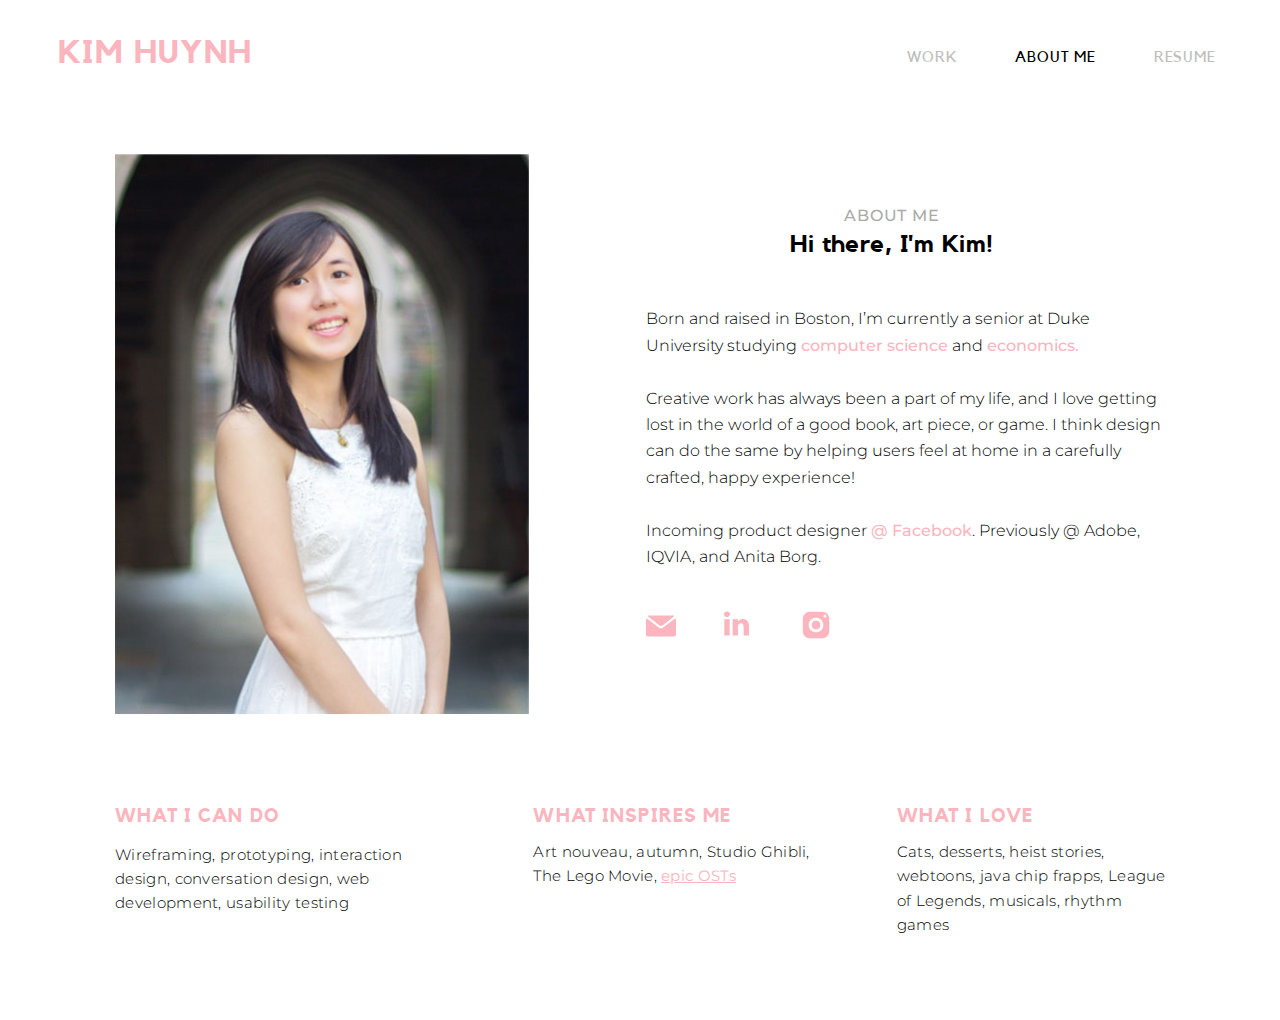
==== index.html @ 1a0d89d1 "update" ====
<!doctype html>

<html lang="en">
<head>
	<meta charset="utf-8">
	<meta name="viewport" content="width=device-width, initial-scale=1.0">

	<title>Kim Huynh - About Me</title>

	<link rel="stylesheet" href="aboutme-style.css">

	<link href="https://fonts.googleapis.com/css?family=Montserrat:300,400,500,600,700" rel="stylesheet">

	<link rel="shortcut icon" type="image/x-icon" href="favicon.ico">

</head>

<body>

			<div class="navigation">
								<div class="float">
					<div class="nav-button"><a id="non-select" href="http://www.kimhuynh.net/#work">Work</a></div>
				</div>
				<div class="float">
					<div class="nav-button"><a href="http://www.kimhuynh.net/about-me/">About Me</a></div>
				</div>

				<div class="float">
					<div class="nav-button"><a id="non-select" class="last-nav" href="https://goo.gl/7mjuQz" target="_blank">Resume</a></div>
				</div>

			</div>

	<div class="logo">
		<a href="http://www.kimhuynh.net">Kim Huynh</a> 
	</div>

	<div class="row">
		<div class="column-1">
			<div class="about fadein">
				<img  src="images/me.jpg" alt="Me">
			</div>
		</div>
		<div class="column-2 fadein">
			<div class="subtitle">about me</div>
			<div class="title">Hi there, I'm Kim!</div>
			<div class="text">
				Born and raised in Boston, I’m currently a senior at Duke University studying <span>computer science</span> and <span>economics.</span> <br/><br/>

				Creative work has always been a part of my life, and I love getting lost in the world of a good book, art piece, or game. I think design can do the same by helping users feel at home in a carefully crafted, happy experience!<br/><br/>
				Incoming product designer <span>@ Facebook</span>. Previously @ Adobe, IQVIA, and Anita Borg. 
			</div>
			<div class="image-row">
				<div class="image-column float">
					<a href="mailto:kimberly.b.huynh@gmail.com"><img src="images/email.svg"></a>
				</div>
				<div class="image-column float" >
					<a href="https://www.linkedin.com/in/kimberly-b-huynh/"><img id="linkedin" src="images/linkedin.svg"></a>
				</div>
				<div class="image-column float">
					<a href="https://instagram.com/kimhwins"><img id="instagram" src="images/instagram.png"></a>
				</div>
<!-- 				<div class="see-more">See more</div> -->

			</div>
		</div>
	</div>

	<div class="row-2 fadein">
		<div class="row-2-column">
			<div class="trivia-title">What I can do</div>
			<div class="trivia-description">Wireframing, prototyping, interaction design, conversation design, web development, usability testing </div>
		</div>
		<div class="row-2-column" id="inspiration">
			<div class="trivia-title">What inspires me</div>
			<div class="trivia-description">Art nouveau, autumn, Studio Ghibli, The Lego Movie, <a href="https://www.youtube.com/watch?v=wg9jows9Yfo">epic OSTs</a></div>
		</div>
		<div class="row-2-column" id="inspiration">
			<div class="trivia-title">What I love</div>
			<div class="trivia-description">Cats, desserts, heist stories, webtoons, java chip frapps, League of Legends, musicals, rhythm games</div>
		</div>
	</div>

	</body>
	</html>
---- aboutme-style.css ----
* {
	box-sizing: border-box;
	scroll-behavior: smooth;
}

body {
	padding: 0 0 5% 0;
	margin: 0;
}

@keyframes fadeIn {
    0% {
        opacity: 0;
        transform: translateY(-20px);
    }
    100% {
        opacity: 1;
        transform: translateY(0);
    }
}

@font-face {
    font-family: "Kollektif";
    src: url("fonts/Kollektif.ttf");
    src: url("fonts/kollektif-webfont.svg") format("svg"),
    url("fonts/kollektif-webfont.eot") format("eot");
}

@font-face {
    font-family: "Kollektif-Bold";
    src: url("/fonts/Kollektif-Bold.ttf");
    src: url('fonts/kollektif-bold-webfont.woff2') format('woff2'),
         url('fonts/kollektif-bold-webfont.woff') format('woff'),
         url("/fonts/kollektif-bold-webfont.svg") format("svg"),
    	 url("/fonts/kollektif-bold-webfont.eot") format("eot");
}

.subtitle{
	font-weight: 500;
	font-family: 'Montserrat', sans-serif;
	font-size: 12pt;
	text-align: center;
	text-transform: uppercase;
	letter-spacing: 0.05em;
	color: #aaa;
}

.title{
	font-family: 'Kollektif-Bold', sans-serif;
	font-size: 18pt;
	text-align: center;
	margin-top: 1.5%;
	letter-spacing: 0.02em;
}

.fadein{
    animation-name: fadeIn;
    animation-duration: 1.5s;
    animation-fill-mode: both;
}

.logo{
	position:absolute;
	top: 0;
	left: 0;
	margin: 3% 4.5%;
	text-transform: uppercase;
	letter-spacing: 0.05em;
	font-size: 3.5vh;
	color: #FAB5BE;
	font-family: 'Kollektif-Bold', sans-serif;
	z-index: 3;
}

.logo a{
	color: #FAB5BE;
	text-decoration: none;
}

.navigation{
	position: absolute;
	top: 0;
	right: 0;
	display: flex;
	margin: 3.75% 4.5%;
	z-index: 3;
}

.navigation a{
	font-family: 'Kollektif', sans-serif;
	color: #000;
	font-size: 11pt;
	text-decoration: none;
	letter-spacing: 0.06em;
	margin: 0 0.5vw 0 4vw;
	text-transform: uppercase;
	font-weight: 500;
}

#non-select{
	color: #bebebe;
}

.last-nav{
	margin-right: 0.5vw;
}

.float{
	transition: transform 0.5s;
}

.float:hover{
	transform: translate(0, -5px);
}

.about{
  left: 0;
  top: 0;
}

.about img{
	display: inline-block;
  	height: 560px;
}

.row {
	width: 100%;
	display: flex;
	flex-wrap: wrap;
	padding: 12% 9% 6.5% 9%;
}

.column-1{
	width: 48%;
}

.column-2{
	width: 52%;
	padding-top: 5%;
}

.row-2{
	width: 100%;
	display: flex;
	flex-wrap: wrap;
	text-align: left;
	padding: 0.5% 5% 1.5% 9%;
}

.row-2-column{
	width: 33%;
	padding-right: 2.5%;
}

.see-more{
	font-family: 'Montserrat',sans-serif;
	text-transform: uppercase;
	font-weight: 500;
	color: #FAB5BE;
	font-size: 10pt;
	letter-spacing: 0.05em;

}

.trivia-title{
	text-transform: uppercase;
	color: #FAB5BE;
	font-family: 'Kollektif-Bold',sans-serif;
		letter-spacing: 0.06em;
		font-size: 14pt;
}

.trivia-description{
	font-family: 'Montserrat', sans-serif;
	font-weight: 300;
			font-size: 11pt;
	line-height: 1.65em;
	margin-top: 5%;
	letter-spacing: 0.02em;
}

#inspiration{
	padding-left: 5%;
}

.image-row{
	width: 100%;
	display: flex;
	flex-wrap: wrap;
		padding-left: 5%;
		padding-top: 7.5%;
}

.image-row img{
	width: 30px;
	height: auto;

}

.image-column{
	width: 15%;
}

#linkedin {
	width: 25px;
	height: auto;
/*	margin-left: 5%;*/
}

#instagram {
	width: 28px;
	height: auto;
}

.description {
  display: inline-block; 
  text-align: left;
  width: 80%;
}

.text{
	padding-top: 9%;
	font-family: 'Montserrat', sans-serif;
	font-weight: 300;
		font-size: 12pt;
	line-height: 1.65em;
	padding-left: 5%;
}

.text span{
	color: #FAB5BE;
	font-weight: 500;
}

a{
		color: #FAB5BE;
	font-weight: 400;
}




@media (max-width: 785px) {

	.navigation a{
		font-size: 3vh;
	}

	.nav-button {
		transform: scaleY(0.95);
	}
}

@media (max-width: 682px){
	.left{
		position: relative;
		width: 100%;
	}
	.right{
		margin-left: 0;
	}

}
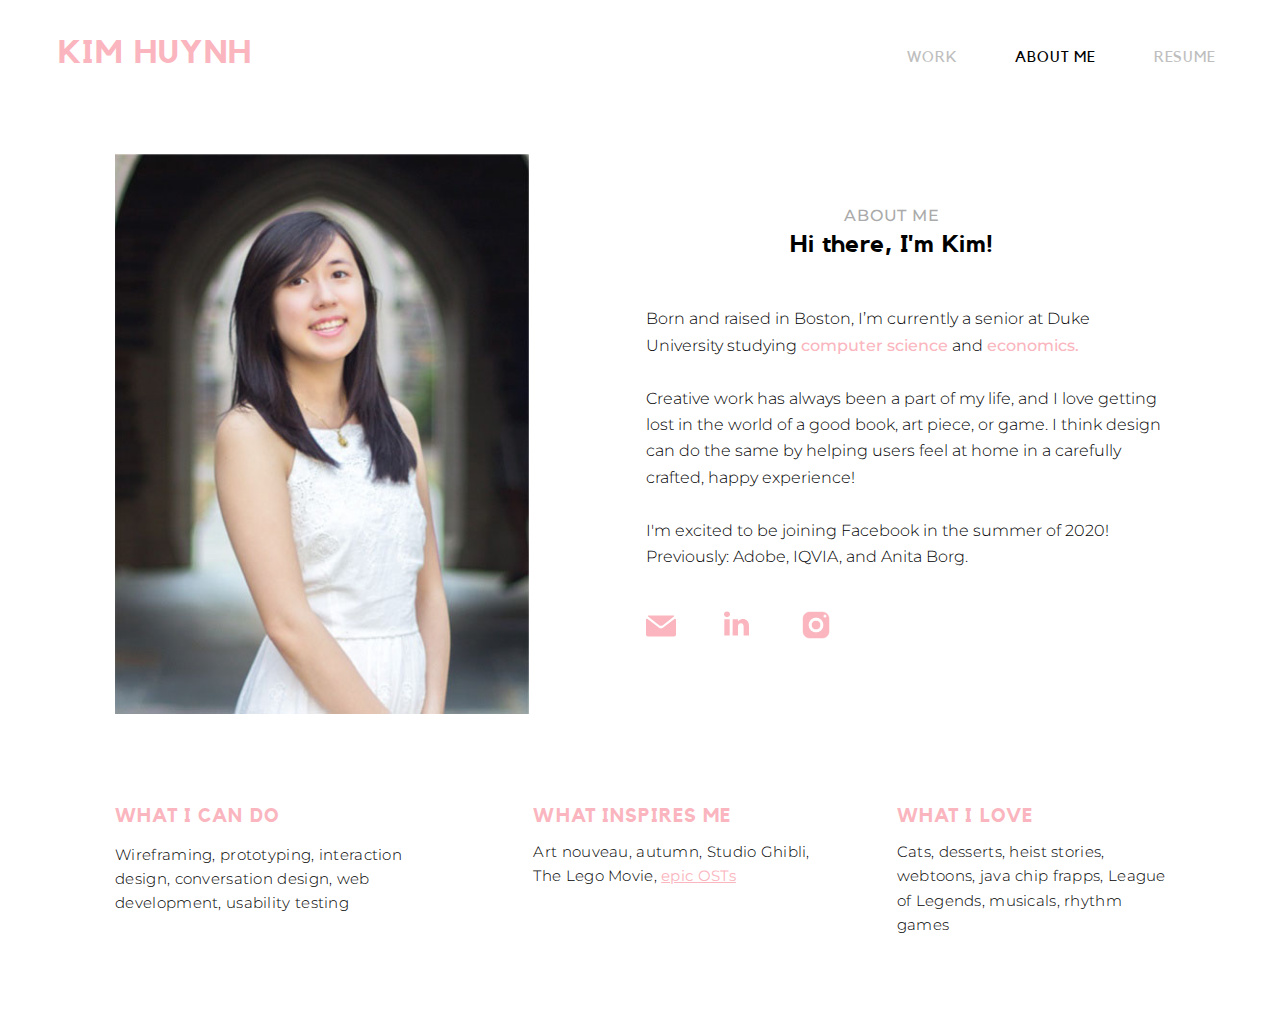
==== commit c934900e: "Update index.html" ====
--- a/index.html
+++ b/index.html
@@ -48,7 +48,7 @@
 				Born and raised in Boston, I’m currently a senior at Duke University studying <span>computer science</span> and <span>economics.</span> <br/><br/>
 
 				Creative work has always been a part of my life, and I love getting lost in the world of a good book, art piece, or game. I think design can do the same by helping users feel at home in a carefully crafted, happy experience!<br/><br/>
-				Incoming product designer <span>@ Facebook</span>. Previously @ Adobe, IQVIA, and Anita Borg. 
+				I'm excited to be joining Facebook in the summer of 2020! Previously: Adobe, IQVIA, and Anita Borg. 
 			</div>
 			<div class="image-row">
 				<div class="image-column float">
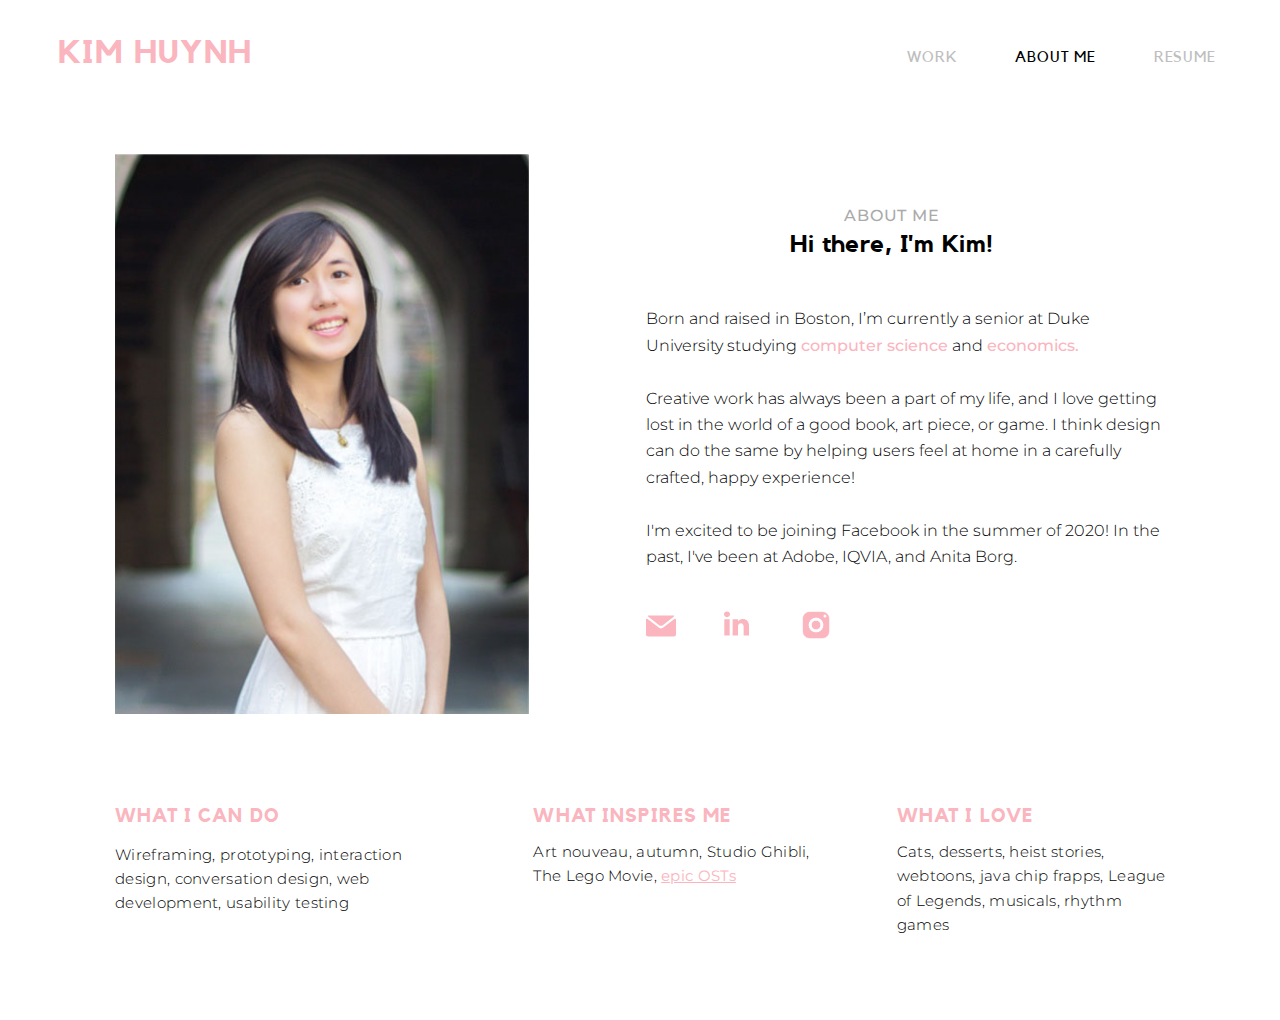
==== commit df6e0731: "Update index.html" ====
--- a/index.html
+++ b/index.html
@@ -48,7 +48,7 @@
 				Born and raised in Boston, I’m currently a senior at Duke University studying <span>computer science</span> and <span>economics.</span> <br/><br/>
 
 				Creative work has always been a part of my life, and I love getting lost in the world of a good book, art piece, or game. I think design can do the same by helping users feel at home in a carefully crafted, happy experience!<br/><br/>
-				I'm excited to be joining Facebook in the summer of 2020! Previously: Adobe, IQVIA, and Anita Borg. 
+				I'm excited to be joining Facebook in the summer of 2020! In the past, I've been at Adobe, IQVIA, and Anita Borg. 
 			</div>
 			<div class="image-row">
 				<div class="image-column float">
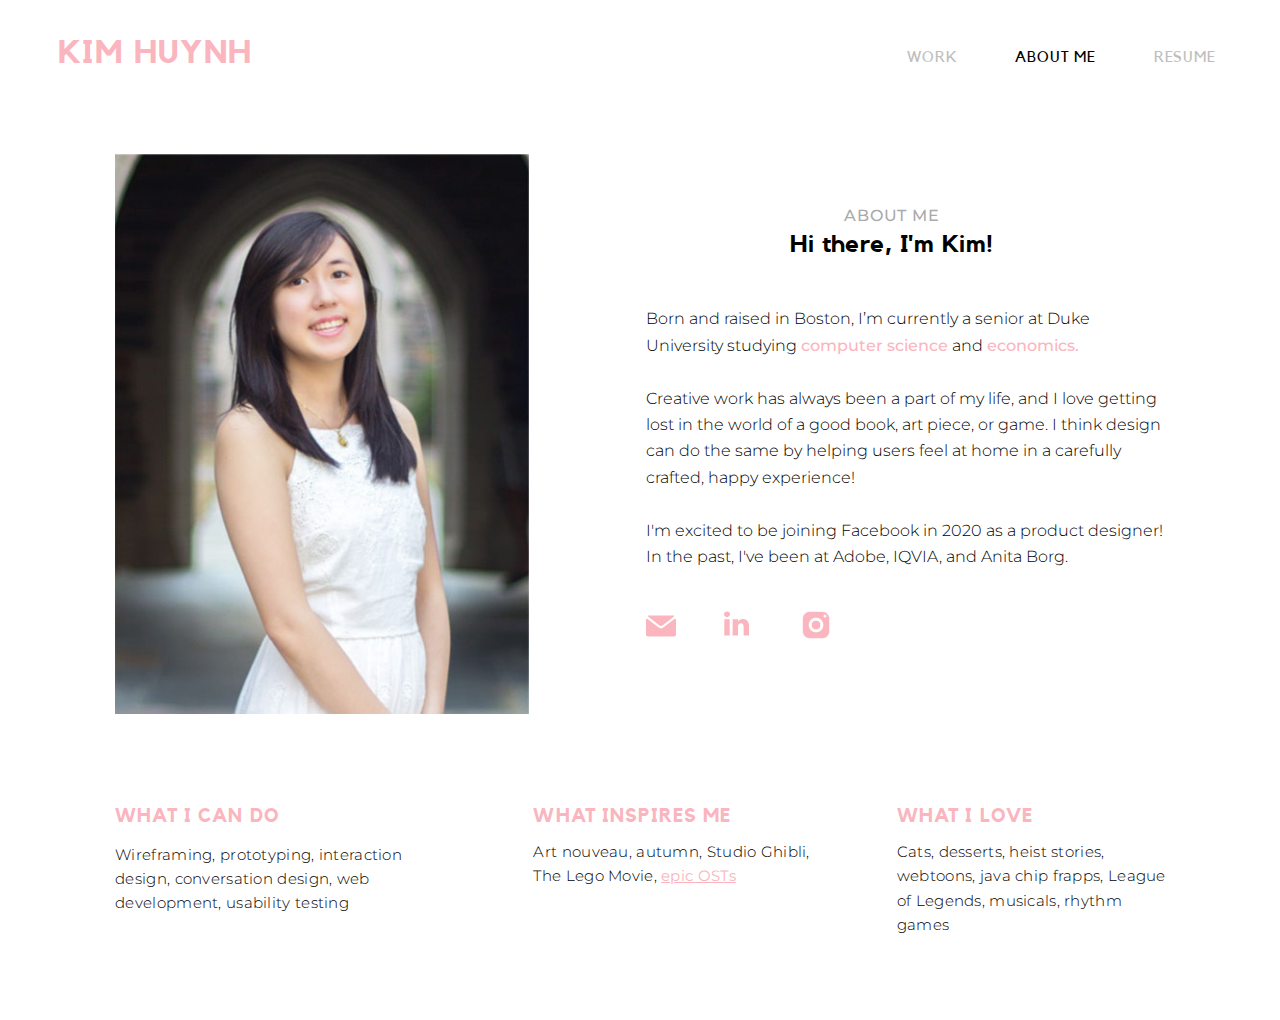
==== commit 9a5aa447: "Update index.html" ====
--- a/index.html
+++ b/index.html
@@ -48,7 +48,7 @@
 				Born and raised in Boston, I’m currently a senior at Duke University studying <span>computer science</span> and <span>economics.</span> <br/><br/>
 
 				Creative work has always been a part of my life, and I love getting lost in the world of a good book, art piece, or game. I think design can do the same by helping users feel at home in a carefully crafted, happy experience!<br/><br/>
-				I'm excited to be joining Facebook in the summer of 2020! In the past, I've been at Adobe, IQVIA, and Anita Borg. 
+				I'm excited to be joining Facebook in 2020 as a product designer! In the past, I've been at Adobe, IQVIA, and Anita Borg. 
 			</div>
 			<div class="image-row">
 				<div class="image-column float">
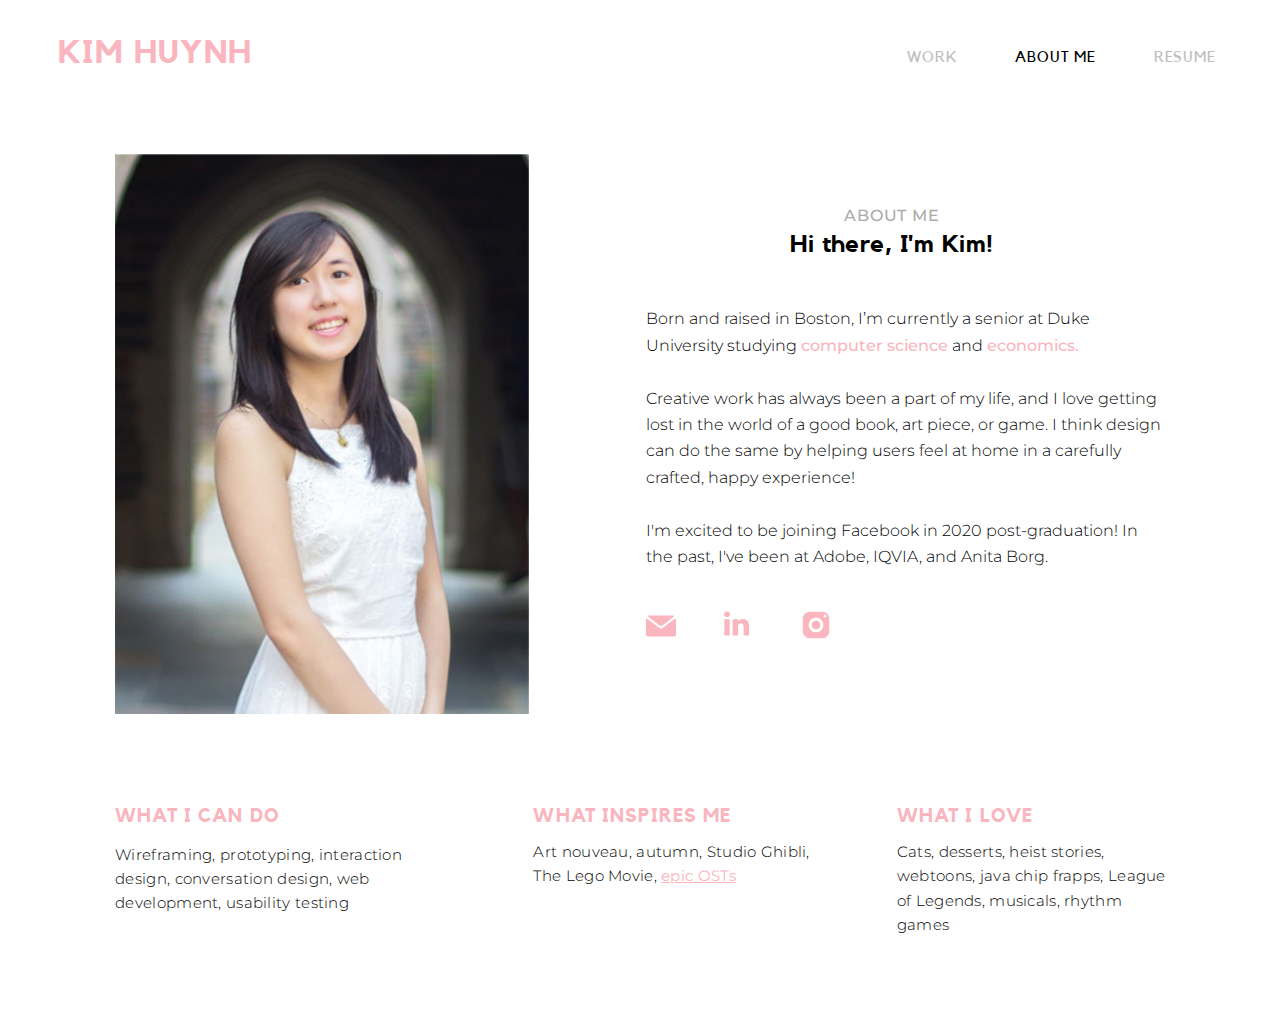
==== commit aafbf99c: "Update index.html" ====
--- a/index.html
+++ b/index.html
@@ -48,7 +48,7 @@
 				Born and raised in Boston, I’m currently a senior at Duke University studying <span>computer science</span> and <span>economics.</span> <br/><br/>
 
 				Creative work has always been a part of my life, and I love getting lost in the world of a good book, art piece, or game. I think design can do the same by helping users feel at home in a carefully crafted, happy experience!<br/><br/>
-				I'm excited to be joining Facebook in 2020 as a product designer! In the past, I've been at Adobe, IQVIA, and Anita Borg. 
+				I'm excited to be joining Facebook in 2020 post-graduation! In the past, I've been at Adobe, IQVIA, and Anita Borg. 
 			</div>
 			<div class="image-row">
 				<div class="image-column float">
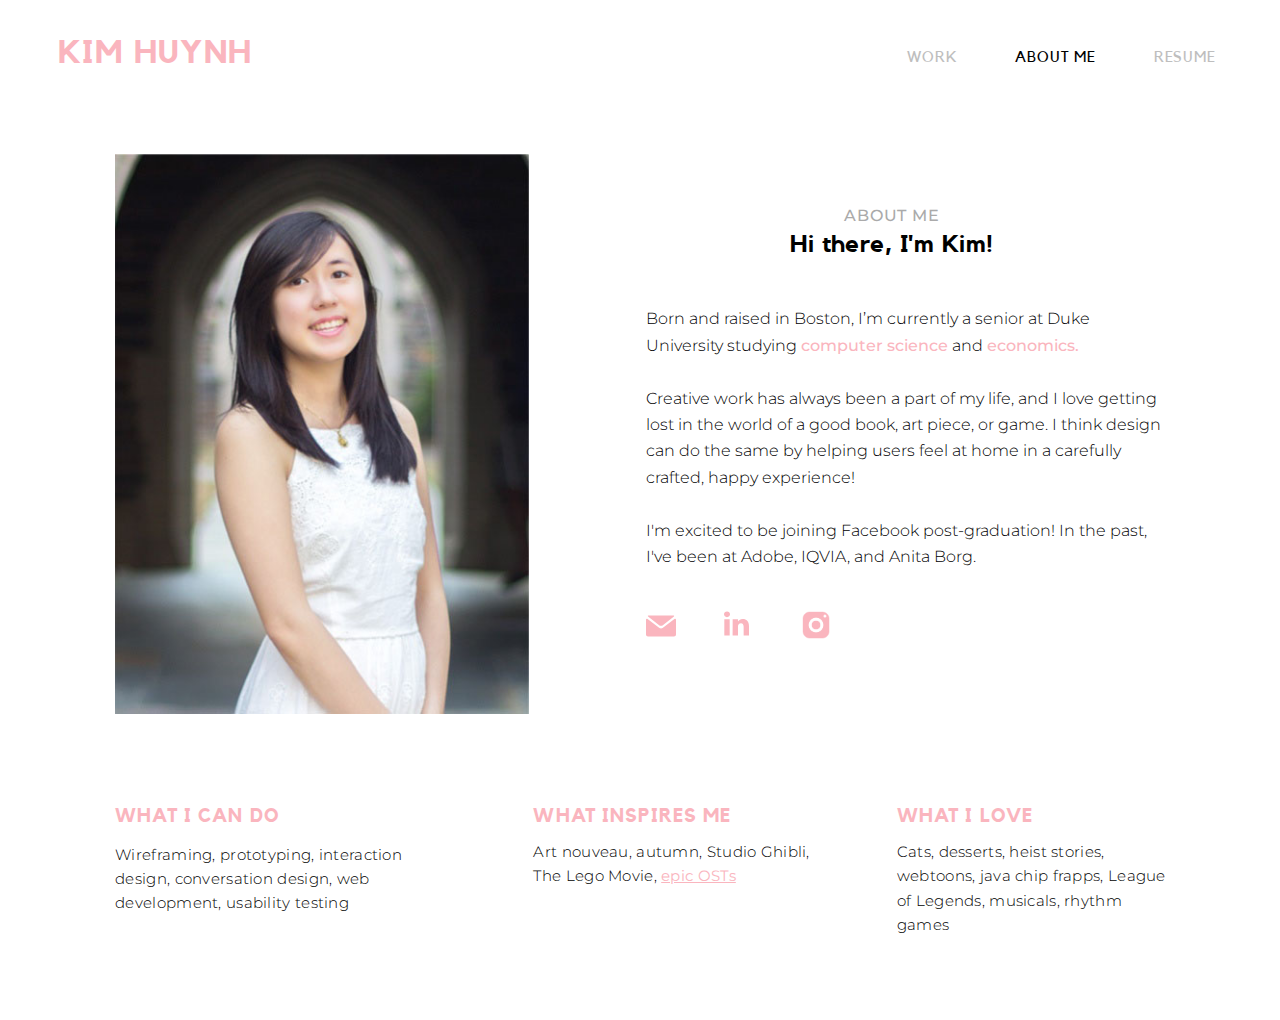
==== commit 407cb06d: "Update index.html" ====
--- a/index.html
+++ b/index.html
@@ -48,7 +48,7 @@
 				Born and raised in Boston, I’m currently a senior at Duke University studying <span>computer science</span> and <span>economics.</span> <br/><br/>
 
 				Creative work has always been a part of my life, and I love getting lost in the world of a good book, art piece, or game. I think design can do the same by helping users feel at home in a carefully crafted, happy experience!<br/><br/>
-				I'm excited to be joining Facebook in 2020 post-graduation! In the past, I've been at Adobe, IQVIA, and Anita Borg. 
+				I'm excited to be joining Facebook post-graduation! In the past, I've been at Adobe, IQVIA, and Anita Borg. 
 			</div>
 			<div class="image-row">
 				<div class="image-column float">
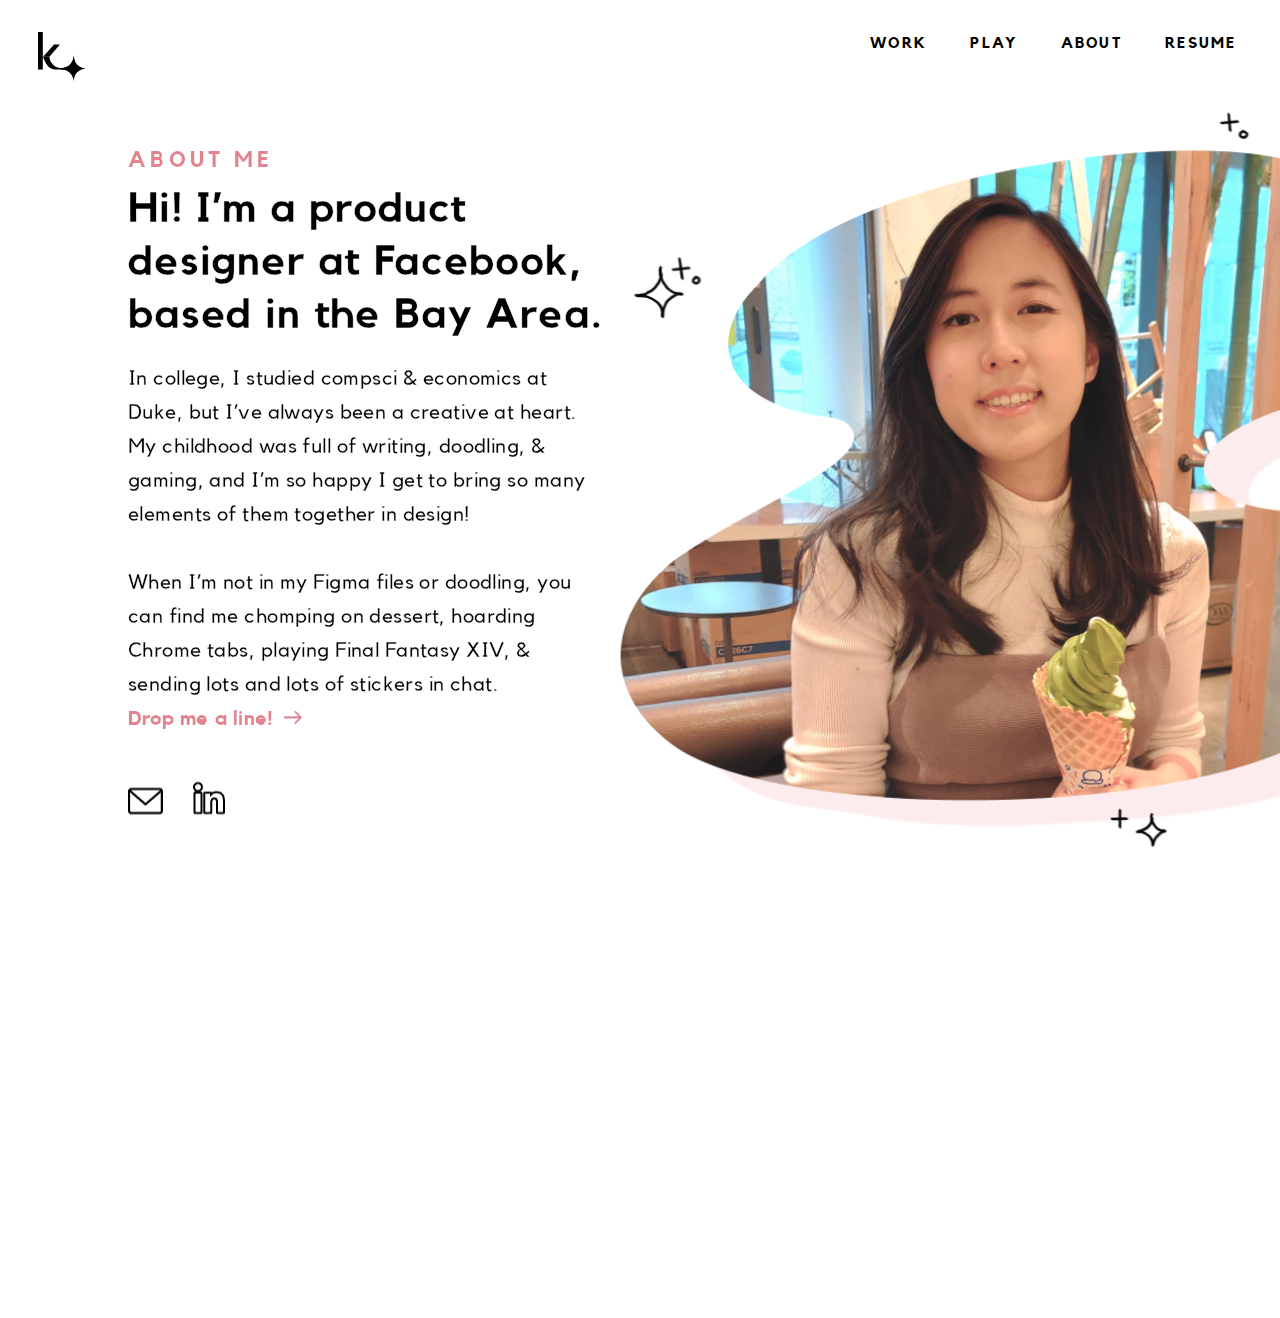
==== commit 44b2af47: "redesign launch" ====
--- a/index.html
+++ b/index.html
@@ -1,85 +1,286 @@
-<!doctype html>
-
-<html lang="en">
-<head>
-	<meta charset="utf-8">
-	<meta name="viewport" content="width=device-width, initial-scale=1.0">
-
-	<title>Kim Huynh - About Me</title>
-
-	<link rel="stylesheet" href="aboutme-style.css">
-
-	<link href="https://fonts.googleapis.com/css?family=Montserrat:300,400,500,600,700" rel="stylesheet">
-
-	<link rel="shortcut icon" type="image/x-icon" href="favicon.ico">
-
-</head>
-
-<body>
-
-			<div class="navigation">
-								<div class="float">
-					<div class="nav-button"><a id="non-select" href="http://www.kimhuynh.net/#work">Work</a></div>
-				</div>
-				<div class="float">
-					<div class="nav-button"><a href="http://www.kimhuynh.net/about-me/">About Me</a></div>
-				</div>
-
-				<div class="float">
-					<div class="nav-button"><a id="non-select" class="last-nav" href="https://goo.gl/7mjuQz" target="_blank">Resume</a></div>
-				</div>
-
-			</div>
-
-	<div class="logo">
-		<a href="http://www.kimhuynh.net">Kim Huynh</a> 
-	</div>
-
-	<div class="row">
-		<div class="column-1">
-			<div class="about fadein">
-				<img  src="images/me.jpg" alt="Me">
-			</div>
-		</div>
-		<div class="column-2 fadein">
-			<div class="subtitle">about me</div>
-			<div class="title">Hi there, I'm Kim!</div>
-			<div class="text">
-				Born and raised in Boston, I’m currently a senior at Duke University studying <span>computer science</span> and <span>economics.</span> <br/><br/>
-
-				Creative work has always been a part of my life, and I love getting lost in the world of a good book, art piece, or game. I think design can do the same by helping users feel at home in a carefully crafted, happy experience!<br/><br/>
-				I'm excited to be joining Facebook post-graduation! In the past, I've been at Adobe, IQVIA, and Anita Borg. 
-			</div>
-			<div class="image-row">
-				<div class="image-column float">
-					<a href="mailto:kimberly.b.huynh@gmail.com"><img src="images/email.svg"></a>
-				</div>
-				<div class="image-column float" >
-					<a href="https://www.linkedin.com/in/kimberly-b-huynh/"><img id="linkedin" src="images/linkedin.svg"></a>
-				</div>
-				<div class="image-column float">
-					<a href="https://instagram.com/kimhwins"><img id="instagram" src="images/instagram.png"></a>
-				</div>
-<!-- 				<div class="see-more">See more</div> -->
-
-			</div>
-		</div>
-	</div>
-
-	<div class="row-2 fadein">
-		<div class="row-2-column">
-			<div class="trivia-title">What I can do</div>
-			<div class="trivia-description">Wireframing, prototyping, interaction design, conversation design, web development, usability testing </div>
-		</div>
-		<div class="row-2-column" id="inspiration">
-			<div class="trivia-title">What inspires me</div>
-			<div class="trivia-description">Art nouveau, autumn, Studio Ghibli, The Lego Movie, <a href="https://www.youtube.com/watch?v=wg9jows9Yfo">epic OSTs</a></div>
-		</div>
-		<div class="row-2-column" id="inspiration">
-			<div class="trivia-title">What I love</div>
-			<div class="trivia-description">Cats, desserts, heist stories, webtoons, java chip frapps, League of Legends, musicals, rhythm games</div>
-		</div>
-	</div>
-
-	</body>
-	</html>+<!DOCTYPE html>
+
+
+<html lang="en">
+
+<head>
+  <!-- Global site tag (gtag.js) - Google Analytics -->
+  <script async src="https://www.googletagmanager.com/gtag/js?id=UA-129139358-1">
+  </script>
+  <script>
+    window.dataLayer = window.dataLayer || [];
+    function gtag() {
+      dataLayer.push(arguments);
+    }
+    gtag("js", new Date());
+
+    gtag("config", "UA-129139358-1");
+
+    import AOS from "aos";
+    import "aos/dist/aos.css";
+
+    // init AOS animation
+    window.addEventListener("load", () => {
+      AOS.init({
+        duration: 1000,
+        offset: 100,
+      });
+    });
+
+    document.addEventListener("DOMContentLoaded", function () {
+      setTimeout(function () { AOS.refresh(); }, 500);
+    });
+
+  </script>
+
+  <meta charset="utf-8" />
+  <meta name="viewport" content="width=device-width, initial-scale=1.0" />
+
+  <title>Kim Huynh</title>
+
+  <link rel="stylesheet" href="style copy.css" />
+  <link rel="stylesheet" href="https://unpkg.com/aos@next/dist/aos.css" />
+
+  <link href="https://fonts.googleapis.com/css?family=Montserrat:300,400,500,600,700" rel="stylesheet" />
+
+  <link rel="shortcut icon" type="image/x-icon" href="logo.ico" />
+  <!-- <link rel="icon" href="http://www.kimhuynh.net/favicon.ico?v=2" /> -->
+  <link rel="icon" href="logo.ico" />
+</head>
+
+<body>
+
+  <div id="all-the-top-stuff">
+  <div class="navigation">
+    <div class="nav-button float"><a href="https://www.kimhuynh.net/#work/">Work</a></div>
+    <div class="nav-button float"><a id="non-select" href="http://www.kimhuynh.net/play/">Play</a></div>
+    <div class="nav-button float"><a id="non-select" href="http://www.kimhuynh.net/about-me/">About</a></div>
+    <div class="nav-button float">
+      <a id="non-select" class="last-nav" href="https://goo.gl/7mjuQz" target="_blank">Resume</a>
+    </div>
+  </div>
+
+  <div class="logo">
+    <a href="http://www.kimhuynh.net"><img src="images/logo.svg" alt="Kim Huynh"></a>
+  </div>
+
+  <!-- LOGO WITH NAME ON HOVER -->
+  <!-- <ul id="side-menu" class="logo">
+      <li>
+        <i><a href="http://www.kimhuynh.net"><img src="images/logo.svg" alt="Kim Huynh"></a></i>
+      </li>
+      <li>
+        <div class="side-menu__label"><a href="http://www.kimhuynh.net">Kim Huynh</a></div>
+      </li>
+    </ul> -->
+
+  <div class="header">
+    <img class="hero fadein" src="images/aboutme.png">
+  </div>
+
+  <div class="headline">
+    <div class="wrapper">
+      <div class="extra-light figma-2" data-aos="fade-down" id="first" style="color: #E18490; font-size: 21.684px;">ABOUT ME</div>
+    </div>
+    <div data-aos="fade-down" class="headline-2" id="figma">Hi! I’m a product <br />designer at Facebook,<br /> based in the Bay Area.</div>
+    <div data-aos="fade-down" data-aos-delay="500" class="headline-2" style="padding-top:24px; width:40%; line-height:34px;"> In college, I studied compsci & economics at Duke, but I’ve always been a creative at heart. My childhood was full of
+    writing, doodling, & gaming, and I’m so happy I get to bring so many elements of them together in design!
+    <br><br>
+    When I’m not in my Figma files or doodling, you can find me chomping on dessert, hoarding Chrome tabs, playing Final
+    Fantasy XIV, & sending lots and lots of stickers in chat. 
+    <a href="mailto:kimberly.b.huynh@gmail.com" class="row-dropme float-2">Drop me a line!
+      <div style="display:inline-block;" class="new-arrow"><img style="margin-left: 4px; width: 70%;"
+          src="images/new arrow.svg"></div>
+    </a>
+    <!-- <a href="mailto: kimberly.b.huynh@gmail.com" style="color:#E18490; text-decoration: none; font-family: 'Kollektif-Bold'; -webkit-text-stroke: 0.1px white;" class="float-3"><span
+        style="position: relative;">Drop me a line!</span> <div style="display:inline-block;" class="new-arrow"><img style="margin-left: 2px; width: 80%;"
+            src="images/new arrow.svg"></div></a> -->
+
+                <br /><br />
+                
+                <div style="padding-top: 12px;"><a href="mailto:kimberly.b.huynh@gmail.com" class="float-3"><img src="images/mail.png"
+                      style="display:inline-block; padding-right: 25px;"></a>
+                  <a class="float-3" href="https://www.linkedin.com/in/kimberly-b-huynh/"><img src="images/linkedin.png"
+                      style="display:inline-block"></a>
+                </div>
+          </div>
+
+  </div>
+
+  <div class="half-row-2">
+    <div class="column-33" data-aos="fade-down">
+      <div>
+        <div class="subheader-33">DESIGN SKILLS</div>
+        <div class="header-33">What I can do</div>
+        <div class="body-33">
+          <span class="sparkle-bullet">✦</span>Designing and prototyping in Figma <br>
+          <span class="sparkle-bullet">✦</span>Html, css, and js<br>
+          <span class="sparkle-bullet">✦</span>& a lil branding and illustration
+        </div>
+      </div>
+    </div>
+
+        <div class="column-33" data-aos="fade-down" data-aos-delay="200">
+          <div>
+            <div class="subheader-33">ART, BOOKS, GAMES, & MORE</div>
+            <div class="header-33">What I’m up to</div>
+            <div class="body-33">
+              <span class="sparkle-bullet">✦</span>Reading <a class="float-2" id="hayao" href="https://www.amazon.com/Hayao-Miyazaki/dp/1942884818"><span style="font-family: 'Kollektif-BoldItalic';">Hayao Miyazaki</span></a><br>
+              <span class="sparkle-bullet">✦</span>Doodling through my art backlog <br>
+              <span class="sparkle-bullet">✦</span>Leveling Final Fantasy XIV alt jobs to 90
+            </div>
+          </div>
+        </div>
+
+
+            <div class="column-33" data-aos="fade-down" data-aos-delay="200" style="margin-right: 0;">
+              <div>
+                <div class="subheader-33">EVERYTHING ELSE</div>
+                <div class="header-33">What I love</div>
+                <div class="body-33">
+                  <span class="sparkle-bullet">✦</span>Matcha & hojicha lattes<br>
+                  <span class="sparkle-bullet">✦</span>Desserts shaped like cute animals<br>
+                  <span class="sparkle-bullet">✦</span>Collecting artbooks<br>
+                </div>
+              </div>
+            </div>
+  </div>
+
+      <div><button class="float-3 scroll-top"><img src="images/top.svg"></button></div>
+
+
+  <script src="https://unpkg.com/aos@next/dist/aos.js"></script>
+  <script>
+    
+    AOS.init();
+    AOS.init({
+      // Global settings:
+      disable: false, // accepts following values: 'phone', 'tablet', 'mobile', boolean, expression or function
+      startEvent: 'DOMContentLoaded', // name of the event dispatched on the document, that AOS should initialize on
+      initClassName: 'aos-init', // class applied after initialization
+      animatedClassName: 'aos-animate', // class applied on animation
+      useClassNames: false, // if true, will add content of `data-aos` as classes on scroll
+      disableMutationObserver: false, // disables automatic mutations' detections (advanced)
+      debounceDelay: 50, // the delay on debounce used while resizing window (advanced)
+      throttleDelay: 99, // the delay on throttle used while scrolling the page (advanced)
+
+
+      // Settings that can be overridden on per-element basis, by `data-aos-*` attributes:
+      offset: 80, // offset (in px) from the original trigger point
+      delay: 0, // values from 0 to 3000, with step 50ms
+      duration: 1250, // values from 0 to 3000, with step 50ms
+      easing: 'ease', // default easing for AOS animations
+      once: false, // whether animation should happen only once - while scrolling down
+      mirror: false, // whether elements should animate out while scrolling past them
+      anchorPlacement: 'top-bottom', // defines which position of the element regarding to window should trigger the animation
+    });
+    var myVar;
+
+    function myFunction() {
+      myVar = setTimeout(showPage, 3000);
+    }
+
+    function showPage() {
+      document.getElementById("loader").style.display = "none";
+      document.getElementById("myDiv").style.display = "block";
+    }
+
+    document.addEventListener("DOMContentLoaded", function () {
+      setTimeout(function () { AOS.refresh(); }, 500);
+    });
+
+
+
+
+    // // Get the button:
+    //   let mybutton = document.getElementByClassName("scroll-top");
+
+    //   // When the user scrolls down 20px from the top of the document, show the button
+    //   window.onscroll = function () { scrollFunction() };
+
+    //   function scrollFunction() {
+    //     if (document.body.scrollTop > 20 || document.documentElement.scrollTop > 20) {
+    //       mybutton.style.display = "block";
+    //     } else {
+    //       mybutton.style.display = "none";
+    //     }
+    //   }
+
+    //   // When the user clicks on the button, scroll to the top of the document
+    //   function topFunction() {
+    //     document.body.scrollTop = 0; // For Safari
+    //     document.documentElement.scrollTop = 0; // For Chrome, Firefox, IE and Opera
+    //   }
+
+
+
+
+
+
+      // // We select the element we want to target
+      //   var target = document.querySelector(".scroll-top-container");
+
+      //   var scrollToTopBtn = document.querySelector(".scroll-top");
+      //   var rootElement = document.documentElement;
+
+      //   // Next we want to create a function that will be called when that element is intersected
+      //   function callback(entries, observer) {
+      //     // The callback will return an array of entries, even if you are only observing a single item
+      //     entries.forEach((entry) => {
+      //       if (entry.isIntersecting) {
+      //         // Show button
+      //         scrollToTopBtn.classList.add("showBtn");
+      //       } else {
+      //         // Hide button
+      //         scrollToTopBtn.classList.remove("showBtn");
+      //       }
+      //     });
+      //   }
+
+      //   function scrollToTop() {
+      //     rootElement.scrollTo({
+      //       top: 0,
+      //       behavior: "smooth"
+      //     });
+      //   }
+      //   scrollToTopBtn.addEventListener("click", scrollToTop);
+
+      //   // Next we instantiate the observer with the function we created above. This takes an optional configuration
+      //   // object that we will use in the other examples.
+      //   let observer = new IntersectionObserver(callback);
+      //   // Finally start observing the target element
+      //   observer.observe(target);
+
+
+      var scrollToTopBtn = document.querySelector(".scroll-top");
+        var rootElement = document.documentElement;
+
+        function handleScroll() {
+          // Do something on scroll
+          var scrollTotal = rootElement.scrollHeight - rootElement.clientHeight;
+          if (rootElement.scrollTop / scrollTotal > 0.15) {
+            // Show button
+            scrollToTopBtn.classList.add("showBtn");
+          } else {
+            // Hide button
+            scrollToTopBtn.classList.remove("showBtn");
+          }
+        }
+
+        function scrollToTop() {
+          // Scroll to top logic
+          rootElement.scrollTo({
+            top: 0,
+            behavior: "smooth"
+          });
+        }
+        scrollToTopBtn.addEventListener("click", scrollToTop);
+        document.addEventListener("scroll", handleScroll);
+
+
+
+
+  </script>
+</body>
+
+</html>--- a/style copy.css
+++ b/style copy.css
@@ -0,0 +1,1328 @@
+* {
+	box-sizing: border-box;
+	scroll-behavior: smooth;
+}
+
+body[data-aos-delay='300'] [data-aos],
+[data-aos][data-aos][data-aos-delay='3300'] {
+	transition-delay: 3300ms;
+}
+
+body{
+	padding: 0;
+		margin: 0;
+}
+
+/* html, body{
+	scroll-snap-type: y proximity;
+	scroll-snap-stop: always;
+	scroll-behavior: smooth;
+}
+section {
+	scroll-snap-align: center;
+} */
+
+/* #snap-scroll {
+	scroll-snap-type: y mandatory;
+	overflow-y: scroll;
+	;
+	height: 100vh;
+}
+
+#snap-scroll>div {
+	scroll-snap-align: center;
+	position: relative;
+} */
+
+h1{
+	margin-top:0;
+}
+
+button {
+	border: none;
+	cursor: pointer;
+	appearance: none;
+	background-color: transparent;
+}
+
+/* body:after{
+ 	display:none;
+ 	content: url(images/twitter-pink.png) url(images/linkedin-pink.png) url(images/github-pink.png) url(images/email-pink.png);
+} */
+
+@font-face {
+    font-family: "Kollektif";
+    src: url("/fonts/Kollektif.ttf");
+    src: url('fonts/Kollektif.woff2') format('woff2'),
+		url('fonts/Kollektif.woff') format('woff'),
+		url('fonts/Kollektif.ttf') format('truetype'),
+	url("/fonts/kollektif-webfont.svg") format("svg"),
+    url("/fonts/kollektif-webfont.eot") format("eot");
+	font-weight: normal;
+		font-style: normal;
+}
+
+@font-face {
+    font-family: "Kollektif-Bold";
+    src: url("/fonts/Kollektif-Bold.ttf");
+    src: url('fonts/kollektif-bold-webfont.woff2') format('woff2'),
+         url('fonts/kollektif-bold-webfont.woff') format('woff'),
+         url("/fonts/kollektif-bold-webfont.svg") format("svg"),
+    	 url("/fonts/kollektif-bold-webfont.eot") format("eot");
+
+		font-weight: normal;
+			font-style: normal;
+}
+
+@font-face {
+	font-family: "Kollektif-Bold";
+	src: url("/fonts/Kollektif-Bold.ttf");
+	src: url('fonts/kollektif-bold-webfont.woff2') format('woff2'),
+		url('fonts/kollektif-bold-webfont.woff') format('woff'),
+		url("/fonts/kollektif-bold-webfont.svg") format("svg"),
+		url("/fonts/kollektif-bold-webfont.eot") format("eot");
+
+	font-weight: normal;
+	font-style: normal;
+}
+
+@font-face {
+	font-family: "Kollektif-BoldItalic";
+	src: url("/fonts/Kollektif-BoldItalic.ttf");
+	src: url('fonts/Kollektif-BoldItalic.woff2') format('woff2'),
+		url('fonts/Kollektif-BoldItalic.woff') format('woff'),
+		url("/fonts/Kollektif-BoldItalic.svg") format("svg"),
+		url("/fonts/Kollektif-BoldItalic.eot") format("eot");
+
+	font-weight: normal;
+	font-style: normal;
+}
+
+@font-face {
+	font-family: "Kollektif-Italic";
+	src: url("/fonts/Kollektif-Italic.ttf");
+	src: url('fonts/Kollektif-Italic.woff2') format('woff2'),
+		url('fonts/Kollektif-Italic.woff') format('woff'),
+		url("/fonts/Kollektif-Italic.svg") format("svg"),
+		url("/fonts/Kollektif-Italic.eot") format("eot");
+
+	font-weight: normal;
+	font-style: normal;
+}
+
+body {
+	padding: 0;
+	margin: 0;
+	background-color: white;
+	font-family: 'Kollektif';
+}
+
+@keyframes fadeIn{
+    0% {
+        opacity: 0;
+        /* transform: translateY(200px); */
+    }
+    100% {
+        opacity: 1;
+        /* transform: translateY(0); */
+    }
+}
+
+/* @keyframes highlight-shown{
+    0% {
+      background-position: 0% 90%;
+    }
+    100% {
+      background-position: -100% 90%;
+    }
+}
+
+
+.highlight-show{
+    animation-name: highlight-shown;
+    animation-duration: 0.6s;
+    animation-fill-mode: both;
+    animation-delay: 1.75s;
+}
+
+.highlight{
+  position: relative;
+    background-image: linear-gradient(to right, transparent 50%,  #F6CFD2 50%);
+    background-size: 200% 25%;
+    background-repeat: repeat-x;
+    background-position: 0% 90%;
+} */
+
+.highlight {
+	  display: inline-block;
+	  /* display:block; */
+	  width: 400px;
+	  position: relative;
+	  /* padding-bottom: 4px;
+	  margin-bottom: 10px; */
+	  background: linear-gradient(to right, #F7D8DB, #F7D8DB);
+	  background-size: 0% 22px;
+	  background-repeat: no-repeat;
+	  background-position: 24px 81%;
+	  animation-name: underline;
+	  animation-duration: 0.6s;
+	  animation-fill-mode: both;
+	  animation-delay: 1.75s;
+	}
+
+@keyframes underline {
+	to {
+		background-size: 40% 22px;
+	}
+}
+
+.em-dash{
+	display:inline-block;
+	font-family: 'Kollektif-Bold', sans-serif;
+	font-size: 32px;
+	margin-right: 8px;
+	margin-left: 5px;
+	-webkit-transform:scale(1.25,1); /* Safari and Chrome */
+    -moz-transform:scale(1.25,1); /* Firefox */
+    -ms-transform:scale(1.25,1); /* IE 9 */
+    -o-transform:scale(1.25,1); /* Opera */
+    transform:scale(1.25,1); /* W3C */
+}
+
+.header{
+	position: relative;
+	display: block;
+    height: 100vh;
+	/* padding-top: 17%; */
+}
+
+.hero{
+	height: 85vh;
+	position: absolute;
+	top: 53%;
+	-ms-transform: translateY(-50%);
+	transform: translateY(-50%);
+	right: 0;
+}
+
+.headline{
+	display: flex;
+	justify-content: left;
+	flex-direction: column;
+	letter-spacing: 0.01em;
+	padding-left: 10%;
+	position: absolute;
+  top: 53%;
+  -ms-transform: translateY(-50%);
+  transform: translateY(-50%);
+}
+
+.vertical-center{
+	position: absolute;
+	top: 50%;
+	-ms-transform: translateY(-50%);
+	transform: translateY(-50%);
+}
+
+.headline-2{
+	font-family: 'Kollektif';
+	font-synthesis: none;
+	-webkit-text-stroke: 0.35px white;
+	-webkit-font-smoothing: antialiased;
+	-moz-osx-font-smoothing: grayscale;
+	text-rendering: optimizeLegibility; 
+	font-smooth: always;
+	font-size: 21px;
+	margin-top: -0.4%;
+	letter-spacing: 0.434px;
+	font-weight: normal;
+}
+
+.a:visited{
+	text-decoration: none;
+}
+
+.row-dropme{
+	color: #E18490;
+		font-family: Kollektif-Bold;
+		font-size: 20px;
+		line-height: normal;
+letter-spacing: 0.217px;
+			font-synthesis: none;
+				-webkit-text-stroke: 0.1px white;
+				-webkit-font-smoothing: antialiased;
+				-moz-osx-font-smoothing: grayscale;
+				text-rendering: optimizeLegibility;
+				font-smooth: always;
+
+
+				text-decoration: none;
+}
+
+.logo{
+	position:absolute;
+	margin: 2.5% 3%;
+	text-transform: uppercase;
+	letter-spacing: 0.11em;
+	font-size: 2.75vh;
+	color: #FAB5BE;
+	font-family: "Kollektif-Bold", sans-serif;
+	z-index: 3;
+}
+
+.logo img{
+	height: 50px;
+}
+
+.logo a{
+	color: black;
+	text-decoration: none;
+}
+
+#side-menu {
+	padding: 0;
+	background-color: white;
+	color: black;
+	width: 80px;
+	list-style: none;
+	transition: ease-in-out all .4s;
+	display: table;
+  }
+  
+  li {
+	width: 50%;
+	height: 100%;
+	display: table-cell;
+  }
+  
+  .side-menu__label {
+	float: left;
+	width: 150px;
+	padding-left:5px;
+	padding-top: 5px;
+	opacity: 0;
+	position: absolute;
+	transition: ease-in-out all .3s;
+  }
+  
+  #side-menu:hover {
+	width: 120px;
+  }
+  
+  #side-menu:hover .side-menu__label {
+	opacity: 1;
+  }
+
+.navigation{
+	position: absolute;
+	top: 0;
+	right: 0;
+	display: flex;
+	margin: 2.75% 3%;
+	z-index: 3;
+}
+
+.navigation a{
+	font-family: 'Kollektif-Bold', sans-serif;
+	color: #000;
+	font-size: 11pt;
+	text-decoration: none;
+	letter-spacing: 0.15em;
+	margin: 0 0.4vw 0 3vw;
+	text-transform: uppercase;
+	font-weight: 500;
+}
+
+#non-select{
+	color: #000;
+}
+
+#figma{
+					padding-top: 16px;
+	color: #000;
+		font-family: Kollektif-Bold;
+		font-size: 41.695px;
+		line-height: 53.289px;
+		/* 127.808% */
+		letter-spacing: 0.834px;
+			font-synthesis: none;
+				-webkit-text-stroke: 0.52px white;
+				-webkit-font-smoothing: antialiased;
+				-moz-osx-font-smoothing: grayscale;
+				text-rendering: optimizeLegibility;
+				font-smooth: always;
+
+}
+
+.figma-2{
+	font-synthesis: none;
+		-webkit-text-stroke: 0.2px white;
+		-webkit-font-smoothing: antialiased;
+		-moz-osx-font-smoothing: grayscale;
+		text-rendering: optimizeLegibility;
+		font-smooth: always;
+}
+
+.nav-button a{
+	position: relative;
+}
+
+.nav-button a:before{
+	content: "";
+	position: absolute;
+	width: 80%;
+	height: 4px;
+	bottom: -7px;
+	left: 9%;
+	background-color: #F7D8DB;
+	visibility: hidden;
+	transform: scaleX(0);
+	transition: all 0.3s ease-in-out;
+}
+
+.nav-button a:hover:before {
+	visibility: visible;
+	transform: scaleX(1);
+  }
+
+.last-nav{
+	margin-right: 0.5vw;
+}
+
+.float{
+	transition: transform 0.5s;
+}
+
+.float:hover{
+	transform: translate(0, -5px);
+}
+
+.float-2 {
+	transition: transform 0.5s;
+		-webkit-transition: all 0.5s ease-in-out;
+		display: inline-block;
+}
+
+.float-2:hover{
+			transform: translate(0, -3px);
+				transition: transform 0.5s;
+					-webkit-transition: all 0.5s ease-in-out;
+}
+
+.float-2 .new-arrow {
+	transition: transform 0.5s ease-in-out;
+	-webkit-transition: transform 0.5s ease-in-out;
+}
+
+.float-2:hover .new-arrow {
+	transform: translateX(8px);
+}
+
+.float-3 {
+	transition: transform 0.5s;
+	display: inline-block;
+}
+
+.float-3:hover{
+	transform: translate(0, -5px);
+}
+
+.scroll-downs {
+	position: absolute;
+	right: 0;
+	bottom: 7%;
+	left: 0;
+	margin: auto;
+	
+	width :34px;
+	height: 55px;
+  }
+  .mousey {
+	width: 3px;
+	padding: 8px 12px;
+	height: 35px;
+	border: 3px solid #000;
+	border-radius: 25px;
+	opacity: 0.75;
+	box-sizing: content-box;
+  }
+  .scroller {
+	width: 3px;
+	height: 10px;
+	border-radius: 25%;
+	background-color: #000;
+	animation-name: scroll;
+	animation-duration: 1.1s;
+	animation-timing-function: cubic-bezier(.15,.41,.69,.94);
+	animation-iteration-count: infinite;
+  }
+  @keyframes scroll {
+	0% { opacity: 0; }
+	10% { transform: translateY(0); opacity: 1; }
+	60% {opacity: 1;}
+	100% { transform: translateY(10px); opacity: 0;}
+  }
+
+#nothing{
+	background-color: #bebebe;
+}
+
+#nothing-dailyui{
+	width: 100%;
+	max-width: 100%;
+    height: 12.25vw;
+/*    	background-image: url('images/daily ui banner small.png');*/
+background-image: url('images/daily-ui-3.png');
+    background-repeat: no-repeat;
+    background-position: center;
+    background-size: cover;
+}
+
+.fadein{
+    animation-name: fadeIn;
+    animation-duration: 1s;
+	animation-fill-mode: both;
+	animation-delay: 200ms;
+}
+
+
+.thin{
+	font-weight: 100;
+}
+
+.semibold{
+	font-weight: 600;
+}
+
+.regular{
+	font-weight: 400;
+}
+
+.extra-light{
+	letter-spacing: 0.08vw;
+	font-family: 'Kollektif-Bold', sans-serif;
+	/* -webkit-text-stroke: 1px #FAB5BE; */
+	margin-top: 2.25vh;
+	font-size: 13pt;
+	color: #000;
+	letter-spacing: 0.2em;
+	text-transform: uppercase;
+}
+
+.light{
+	font-weight: 300;
+}
+
+
+#title{
+	font-size: 91px;
+	font-family: 'Kollektif-Bold', sans-serif;
+	line-height: 1.35em;
+}
+
+/* #work {
+	padding: 0% 9% 6.5% 9%;
+	max-width: 100vw;
+} */
+
+.ps{
+	color: #000;
+		font-family: Kollektif;
+		font-size: 18px;
+		line-height: 25px;
+		/* 138.889% */
+		letter-spacing: 0.36px;
+		padding-top: 75px;
+			font-synthesis: none;
+				-webkit-text-stroke: 0.5px white;
+				-webkit-font-smoothing: antialiased;
+				-moz-osx-font-smoothing: grayscale;
+				text-rendering: optimizeLegibility;
+				font-smooth: always;
+}
+
+.banners{
+    height: 25.5vw;
+	display: block;
+	transition: all 0.2s;
+}
+
+#daily-ui{
+	width: 100%;
+	max-width: 100%;
+	background-image: url('images/daily-ui.jpg');
+    background-repeat: no-repeat;
+    background-position: center;
+    background-size: cover;
+    height: 12.25vw;
+}
+
+.banner-container{
+	position: relative;
+	width: 99.9%;
+	height: 25.5vw;
+ 	overflow: hidden;
+	display: block;
+	z-index: 3;
+	transition: 0.5s all;
+}
+
+.row-h1{
+		font-family: Kollektif-Bold;
+		font-size: 48px;
+		line-height: 40px;
+		/* 83.333% */
+		letter-spacing: 0.96px;
+			font-synthesis: none;
+				-webkit-text-stroke: 0.45px white;
+				-webkit-font-smoothing: antialiased;
+				-moz-osx-font-smoothing: grayscale;
+				text-rendering: optimizeLegibility;
+				font-smooth: always;
+}
+
+.row-body{
+		font-family: Kollektif;
+		font-size: 21.679px;
+		line-height: 32.519px;
+		/* 150% */
+		letter-spacing: 0.375px;
+}
+
+.row-icon{
+	padding-bottom: 24px;
+}
+
+.row-text{
+	padding-left: 7.5vw;
+	
+}
+
+.row-text-2 {
+	padding-right: 10vw;
+
+}
+
+#row-body {
+	line-height: 32.519px;
+	/* 150% */
+	letter-spacing: 0.434px;
+}
+
+.row-img {
+	width: 100%;
+	padding-right: 3vw;
+}
+
+.row-img-2 {
+	padding-left: 3vw;
+	width: 100%;
+
+}
+
+#daily-ui-row{
+	height: 12.25vw;
+}
+
+#hi-sparkle{
+	position: absolute;
+	padding-left: 6px;
+	bottom: 10px;
+}
+
+#league{
+	width: 100%;
+	max-width: 100%;
+	background-image: url('images/google.jpg');
+    background-repeat: no-repeat;
+    background-position: center;
+    background-size: cover;
+}
+
+#iqvia{
+	width: 100%;
+	max-width: 100%;
+	background-image: url('images/iqvia-6.jpg');
+    background-repeat: no-repeat;
+    background-position: center;
+    background-size: cover;
+}
+
+#sybil{
+	width: 100%;
+	max-width: 100%;
+	height: 100%;
+	background-image: url('images/sybil-2.jpg');
+    background-repeat: no-repeat;
+    background-position: center;
+    background-size: cover;
+}
+
+#foodster{
+	width: 100%;
+	max-width: 100%;
+	background-image: url('images/foodster-3.jpg');
+    background-repeat: no-repeat;
+    background-position: center;
+    background-size: cover;
+}
+
+#steam{
+	width: 100%;
+	max-width: 100%;
+	background-image: url('images/steam02.png');
+    background-repeat: no-repeat;
+    background-position: center;
+    background-size: cover;
+}
+
+#storia{
+	width: 100%;
+	max-width: 100%;
+	background-image: url('images/storia.png');
+    background-repeat: no-repeat;
+    background-position: center;
+    background-size: cover;
+}
+
+.banner-container:hover {
+	box-shadow: 0px 10px 49px rgba(0,0,0,0.08);
+}
+
+.banner-container:hover .info{
+    top:0;
+}
+
+.banner-container:hover .overlay{
+    opacity: 1;
+}
+
+#powerup{
+	width: 100%;
+	max-width: 100%;
+	background-image: url('images/powerup-2.jpg');
+    background-repeat: no-repeat;
+    background-position: center;
+    background-size: cover;
+}
+
+.half-row{
+	width: 100%;
+	display: flex;
+	padding: 100px 10% 150px 10%;
+	height: fit-content;
+}
+
+.half-row-2 {
+	width: 100%;
+	display: flex;
+	padding: 40px 10% 140px 10%;
+	height: fit-content;
+}
+
+.flourishes{
+	position: absolute;
+}
+
+#left-sparkle{
+	top: -15px;
+	left: -19px;
+}
+
+#right-sparkle {
+	top: -13px;
+	left: 33px;
+}
+
+.column-50{
+	width: 50%;
+	margin: auto;
+	position: relative;
+}
+
+.column-33 {
+	width: 33.33%;
+	margin-right: 50px;
+}
+
+.img-33{
+	width: 100%;
+}
+
+.subheader-33{
+	text-transform: uppercase;
+	padding-top: 20px;
+	color: #E18490;
+		font-family: Kollektif-Bold;
+		font-size: 16px;
+		line-height: normal;
+		letter-spacing: 3.2px;
+						font-synthesis: none;
+							-webkit-text-stroke: 0.1px white;
+							-webkit-font-smoothing: antialiased;
+							-moz-osx-font-smoothing: grayscale;
+							text-rendering: optimizeLegibility;
+}
+
+.header-33{
+	padding: 8px 0 12px 0;
+	color: #000;
+		font-family: Kollektif-Bold;
+		font-size: 32px;
+		line-height: 40px;
+		/* 125% */
+		letter-spacing: 0.64px;
+				font-synthesis: none;
+					-webkit-text-stroke: 0.45px white;
+					-webkit-font-smoothing: antialiased;
+					-moz-osx-font-smoothing: grayscale;
+					text-rendering: optimizeLegibility;
+}
+
+.sparkle-bullet{
+	padding-right: 15px;
+}
+
+#hayao{
+	color: #000;
+	font-family: 'Kollektif-BoldItalic';
+	text-decoration: none;
+		-webkit-text-stroke: 0.1px white;
+		-webkit-font-smoothing: antialiased;
+		-moz-osx-font-smoothing: grayscale;
+		text-rendering: optimizeLegibility;
+}
+.body-33{
+	color: #000;
+		font-family: Kollektif;
+		font-size: 18px;
+		font-style: normal;
+		font-weight: 400;
+line-height: 31.5px;
+		/* 138.889% */
+		letter-spacing: 0.36px;
+						font-synthesis: none;
+							-webkit-text-stroke: 0.45px white;
+							-webkit-font-smoothing: antialiased;
+							-moz-osx-font-smoothing: grayscale;
+							text-rendering: optimizeLegibility;
+}
+
+.row{
+	margin-top: 3.75%;
+	width: 81vw;
+	display: flex;
+	flex-wrap: wrap;
+	height: 22.5vw;
+}
+
+.column-1{
+	width: 27vw;
+}
+
+.info{
+	 box-sizing: border-box;
+    height: 100%;
+    padding: 10%;
+    position: absolute;
+    top: -100%;
+    transition: top 0.3s ease 0s;
+    width: 100%;
+    z-index: 4;
+    color: #000;
+    border-style: solid none none none;
+    border-width: 5px;
+    border-color: #FAB5BE;;
+}
+
+.info a{
+	text-decoration: none;
+	font-family: 'Montserrat', sans-serif;
+	z-index: 5;
+}
+
+#info-long{
+    padding: 5% 5.5% 5.5% 5.5%;
+}
+
+#see-long{
+	padding: 5.25% 6.8%;
+}
+
+#arrow-long{
+	margin: 5.25% 3.5%;
+}
+
+.dates{
+	letter-spacing: 0.05em;
+	font-weight: 500;
+	color: #aaaaaa;
+	text-transform: uppercase;
+	font-size: 10pt;
+}
+
+.project-title{
+	margin-top: 2%;
+	font-weight: 600;
+	color: #000;
+	font-size: 14pt;
+}
+
+.project-title-daily{
+	margin-top: 0.85%;
+	font-weight: 600;
+	color: #000;
+	font-size: 15pt;
+}
+
+.project-subtitle{
+	margin-top: 7.5%;
+	font-weight: 400;
+	color: #000;
+	font-size: 10.25pt;
+	line-height: 1.65em;
+}
+
+.see-more{
+	position: absolute;
+	bottom: 0;
+	right: 0;
+	padding: 9.75% 18.5%;
+	text-transform: uppercase;
+	font-weight: 600;
+	color: #FAB5BE;;
+	font-size: 11.5pt;
+	letter-spacing: 0.05em;
+}
+
+.right-arrow{
+	display: inline;
+	position: absolute;
+	bottom: 0;
+	right: 0;
+	width: 20px;
+	height: auto;
+	margin: 9.5% 9.5%;
+}
+
+.intro-container{
+	margin: 9% 19% 7% 19%;
+	position: relative;
+}
+
+.intro-box{
+	padding: 45px 35px;
+	text-align: center;
+	background-color: #FDECEE;
+	font-family: Kollektif-Bold;
+		font-size: 28.275px;
+		line-height: 127.5%;
+		/* 36.05px */
+		letter-spacing: 0.375px;
+		font-synthesis: none;
+			-webkit-text-stroke: 0.45px #FDECEE;
+			-webkit-font-smoothing: antialiased;
+			-moz-osx-font-smoothing: grayscale;
+			text-rendering: optimizeLegibility;
+			font-smooth: always;
+}
+
+#intro-box-subheader{
+	text-align: center;
+	padding-top: 50px;
+}
+
+#joycon{
+	position: absolute;
+	top: -32px;
+	left: -80px;
+}
+
+#controller{
+	position: absolute;
+	bottom: 15px;
+	right: -80px;
+}
+
+.closing{
+	padding: 0 10% 5% 10%;
+	margin-top: -5%;
+	font-family: Kollektif-Bold;
+	font-size: 48px;
+	box-sizing: border-box;
+	position: relative;
+}
+
+/* .scroll-top{
+	position: absolute;
+	bottom: 0;
+	right: 0;
+	margin: 2.75% 3%;
+	cursor: pointer;
+} */
+
+.scroll-top {
+	position: fixed;
+	opacity: 0;
+	bottom: 0;
+	right: 0;
+	margin: 2.75% 3%;
+	cursor: pointer;
+	z-index: 100;
+		transform: translateY(25px);
+		transition: all 0.5s ease;
+}
+
+.showBtn {
+	opacity: 1;
+	transform: translateY(0);
+}
+
+
+.overlay{
+	background: none repeat scroll 0 0 #FFF;
+    height: 100%;
+    left: 0;
+    opacity: 1;
+    position: absolute;
+    top: 0;
+    width: 100%;
+    z-index: -1;
+    transition: 1s all;
+}
+
+#hackduke{
+	width: 100%;
+	max-width: 100%;
+	background-image: url('images/hackduke-2.jpg');
+    background-repeat: no-repeat;
+    background-position: center;
+    background-size: cover;
+}
+
+#ideate{
+	width: 100%;
+	max-width: 100%;
+	background-image: url('images/ideate.png');
+    background-repeat: no-repeat;
+    background-position: center;
+    background-size: cover;
+}
+
+.rectangle {
+	height: 3.5px;
+	width: 45px;
+	background-color: #FAB5BE;;
+	display: block;
+	margin: 6% auto 2% auto;
+}
+
+.footer{
+	text-align: center;
+ padding: 0.5% 1.5% 3% 1.5%;
+
+	font-size: 11pt;
+	letter-spacing: 0.02em;
+}
+
+.heart{
+	display: inline;
+	height: 2.35vh;
+	width: auto;
+		margin-top: 0.3%;
+		padding-top: 0.2%;
+
+	padding-left: 0.3%;
+
+}
+
+.daily-ui-text{
+	padding-top: 37%;
+/*	font-family: 'Kollektif', sans-serif;*/
+	font-family: 'Montserrat';
+	letter-spacing: 0.02em;
+/*	color: #f48da0;*/
+	text-align: center;
+}
+
+.du-button{
+	margin: 10% 0% -3% 0;
+	padding: 4% 10%;
+	background-color: white;
+	border: solid 2.5px #FAB5BE;;
+	text-decoration: none;
+	font-family: 'Kollektif', sans-serif;
+	color: #FAB5BE;;
+	letter-spacing: 0.02em;
+	font-size: 12pt;
+	transition: transform 0.2s;
+}
+
+.du-button:hover{
+	cursor: pointer;
+}
+
+
+#center:hover{
+	transform: translate(0, -5px);
+
+/*	position: absolute;
+	right: 0;*/
+}
+
+#center{
+	text-align: center;
+	margin-top: 11%;
+	transition: transform 0.4s;
+}
+
+#center:hover{
+	transform: translate(0, -5px);
+
+/*	position: absolute;
+	right: 0;*/
+}
+
+@supports (font: -apple-system-body) and (-webkit-appearance: none) {
+	* {
+			-webkit-text-stroke: 0px !important;
+		}
+}
+
+/* @supports (-webkit-backdrop-filter: blur(1px)) {
+	.safari-only {
+		background-color: rgb(76, 80, 84);
+	}
+} */
+
+/* @media (max-width: 855px) {
+	.dates{
+		font-size: 10pt;
+	}
+
+	.column-1{
+		width: 40.5vw;
+	}
+
+	.project-title{
+		font-size: 12pt;
+	}
+
+	.project-subtitle{
+		font-size: 9pt;
+	}
+
+	.banners{
+		height: 40.5vw;
+	}
+
+	.row{
+		height: 78vw;
+	}
+
+	.banner-container{
+		height: 40.5vw;
+	}
+
+	#hide{
+		display:none;
+	}
+
+	#short-row{
+		height: 37.5vw;
+	}
+
+	.project-title-daily{
+		font-size: 12pt;
+	}
+
+	#info-long{
+		padding: 3% 5.5% 2.5% 5.5%;
+	}
+
+	#see-long{
+		padding: 4.25% 9%;
+		font-size: 10pt;
+	}
+
+	#arrow-long{
+		margin: 4% 3.5%;
+		width: 20px;
+	}
+
+	#title{
+		font-size: 25pt;
+	}
+
+	.navigation a{
+		font-size: 10pt;
+	}
+}
+
+@media (max-width: 700px) {
+	.button{
+	    height: 8vw;
+	    width: 8vw;
+	}
+
+	.column-1{
+		width: 100%;
+		padding-right: 0;
+	}
+
+	.dates{
+		font-size: 10pt;
+	}
+
+	.project-title{
+		font-size: 14pt;
+	}
+
+	.project-subtitle{
+		font-size: 10pt;
+	}
+
+	.banners{
+		height: 50vw;
+	}
+
+	.row{
+		height: 195vw;
+	}
+
+	.banner-container{
+		height: 50vw;
+	}
+
+	#hide{
+		display:none;
+	}
+
+	#short-row{
+		height: 95vw;
+	}
+
+	.project-title-daily{
+		font-size: 14pt;
+	}
+
+	#daily-ui-row{
+		height: 25vw;
+	}
+
+	#nothing-dailyui{
+		height: 25vw;
+	}
+
+	#info-long{
+		padding: 9% 10% 2.5% 10%;
+	}
+
+	#see-long{
+		padding: 11% 15%;
+		font-size: 10pt;
+	}
+
+	#arrow-long{
+		margin: 10.7% 8%;
+		width: 20px;
+	}
+
+	#title{
+		font-size: 20pt;
+	}
+
+	.navigation a{
+		font-size: 10pt;
+	}
+}
+
+@media (max-width: 480px) {
+	.headline{
+		font-size: 10vh;
+	}
+
+	#subtitle{
+		font-size: 6vh;
+	}
+
+	.navigation a{
+		font-size: 9pt;
+	}
+
+	.logo{
+		font-size: 15pt;
+	}
+	.project-title{
+		font-size: 12pt;
+	}
+
+	.project-subtitle{
+		font-size: 8pt;
+	}
+
+	.project-title-daily{
+		font-size: 12pt;
+	}
+
+		#see-long{
+		padding: 9% 15%;
+		font-size: 10pt;
+	}
+
+	#arrow-long{
+		margin: 8.7% 8%;
+		width: 20px;
+	}
+}
+
+@media (max-width: 385px) {
+	.navigation a{
+		font-size: 9pt;
+	}
+
+	.logo{
+		font-size: 11pt;
+		padding-top: 1.75%;
+	}
+
+	.dates{
+		font-size: 9pt;
+	}
+	.project-title{
+		font-size: 10pt;
+	}
+
+	.project-subtitle{
+		font-size: 8pt;
+	}
+
+	.see-more{
+		font-size: 8pt;
+	}
+
+	.project-title-daily{
+		font-size: 10pt;
+	}
+
+		#see-long{
+		padding: 9% 15%;
+		font-size: 8pt;
+	}
+
+	#title{
+		font-size: 15pt;
+	}
+
+	.navigation{
+		padding-top: 1.2%;
+	}
+
+	.navigation a{
+		font-size: 8pt;
+	}
+
+	.footer{
+		font-size: 8pt;
+	}
+} */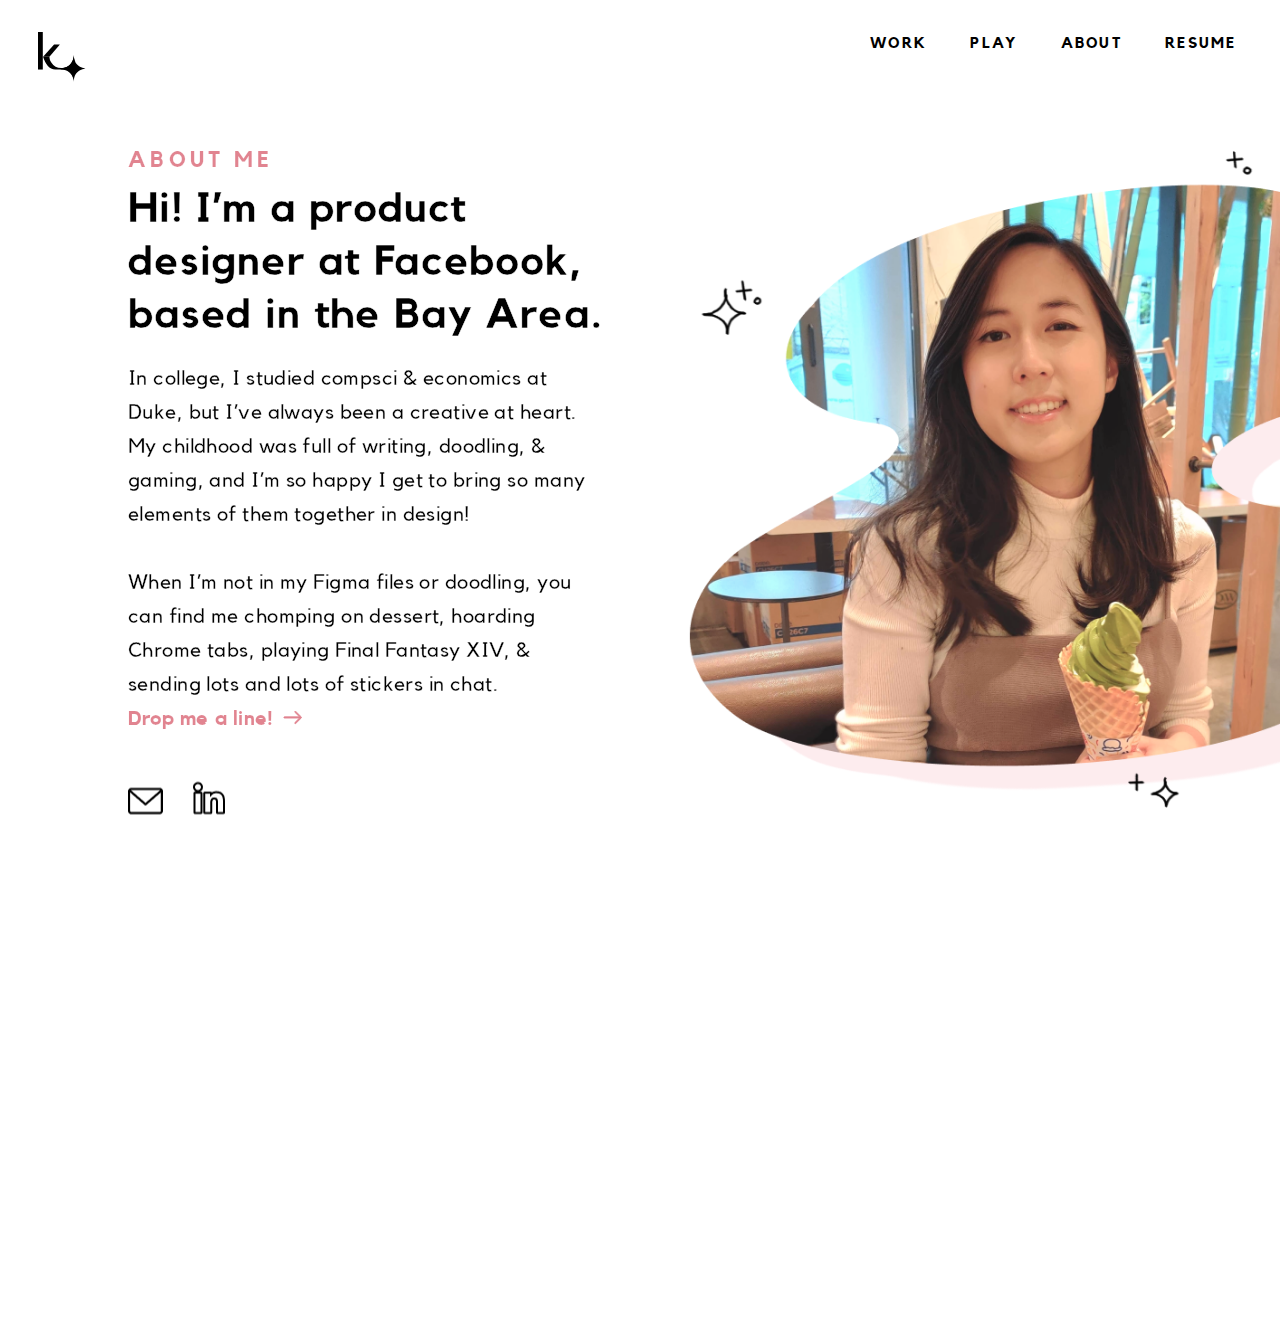
==== commit 58ca1f70: "updated media queries" ====
--- a/index.html
+++ b/index.html
@@ -51,21 +51,21 @@
 <body>
 
   <div id="all-the-top-stuff">
-  <div class="navigation">
-    <div class="nav-button float"><a href="https://www.kimhuynh.net/#work/">Work</a></div>
-    <div class="nav-button float"><a id="non-select" href="http://www.kimhuynh.net/play/">Play</a></div>
-    <div class="nav-button float"><a id="non-select" href="http://www.kimhuynh.net/about-me/">About</a></div>
-    <div class="nav-button float">
-      <a id="non-select" class="last-nav" href="https://goo.gl/7mjuQz" target="_blank">Resume</a>
-    </div>
-  </div>
-
-  <div class="logo">
-    <a href="http://www.kimhuynh.net"><img src="images/logo.svg" alt="Kim Huynh"></a>
-  </div>
-
-  <!-- LOGO WITH NAME ON HOVER -->
-  <!-- <ul id="side-menu" class="logo">
+    <div class="navigation">
+      <div class="nav-button float"><a href="https://www.kimhuynh.net/#work/">Work</a></div>
+      <div class="nav-button float"><a id="non-select" href="http://www.kimhuynh.net/play/">Play</a></div>
+      <div class="nav-button float"><a id="non-select" href="http://www.kimhuynh.net/about-me/">About</a></div>
+      <div class="nav-button float">
+        <a id="non-select" class="last-nav" href="https://goo.gl/7mjuQz" target="_blank">Resume</a>
+      </div>
+    </div>
+
+    <div class="logo">
+      <a href="http://www.kimhuynh.net"><img src="images/logo.svg" alt="Kim Huynh"></a>
+    </div>
+
+    <!-- LOGO WITH NAME ON HOVER -->
+    <!-- <ul id="side-menu" class="logo">
       <li>
         <i><a href="http://www.kimhuynh.net"><img src="images/logo.svg" alt="Kim Huynh"></a></i>
       </li>
@@ -74,143 +74,149 @@
       </li>
     </ul> -->
 
-  <div class="header">
-    <img class="hero fadein" src="images/aboutme.png">
-  </div>
-
-  <div class="headline">
-    <div class="wrapper">
-      <div class="extra-light figma-2" data-aos="fade-down" id="first" style="color: #E18490; font-size: 21.684px;">ABOUT ME</div>
-    </div>
-    <div data-aos="fade-down" class="headline-2" id="figma">Hi! I’m a product <br />designer at Facebook,<br /> based in the Bay Area.</div>
-    <div data-aos="fade-down" data-aos-delay="500" class="headline-2" style="padding-top:24px; width:40%; line-height:34px;"> In college, I studied compsci & economics at Duke, but I’ve always been a creative at heart. My childhood was full of
-    writing, doodling, & gaming, and I’m so happy I get to bring so many elements of them together in design!
-    <br><br>
-    When I’m not in my Figma files or doodling, you can find me chomping on dessert, hoarding Chrome tabs, playing Final
-    Fantasy XIV, & sending lots and lots of stickers in chat. 
-    <a href="mailto:kimberly.b.huynh@gmail.com" class="row-dropme float-2">Drop me a line!
-      <div style="display:inline-block;" class="new-arrow"><img style="margin-left: 4px; width: 70%;"
-          src="images/new arrow.svg"></div>
-    </a>
-    <!-- <a href="mailto: kimberly.b.huynh@gmail.com" style="color:#E18490; text-decoration: none; font-family: 'Kollektif-Bold'; -webkit-text-stroke: 0.1px white;" class="float-3"><span
+    <div class="header">
+      <img class="hero fadein" src="images/aboutme.png">
+    </div>
+
+    <div class="headline">
+      <div class="wrapper">
+        <div class="extra-light figma-2" data-aos="fade-down" id="first" style="color: #E18490; font-size: 21.684px;">
+          ABOUT ME</div>
+      </div>
+      <div data-aos="fade-down" class="headline-2" id="figma">Hi! I’m a product <br />designer at Facebook,<br /> based
+        in the Bay Area.</div>
+      <div data-aos="fade-down" data-aos-delay="500" class="headline-2" id="bio"> In college, I studied compsci &
+        economics at Duke, but I’ve always been a creative at heart. My childhood was full of
+        writing, doodling, & gaming, and I’m so happy I get to bring so many elements of them together in design!
+        <br><br>
+        When I’m not in my Figma files or doodling, you can find me chomping on dessert, hoarding Chrome tabs, playing
+        Final
+        Fantasy XIV, & sending lots and lots of stickers in chat.
+        <a href="mailto:kimberly.b.huynh@gmail.com" class="row-dropme float-2">Drop me a line!
+          <div style="display:inline-block;" class="new-arrow"><img style="margin-left: 4px; width: 70%;"
+              src="images/new arrow.svg"></div>
+        </a>
+        <!-- <a href="mailto: kimberly.b.huynh@gmail.com" style="color:#E18490; text-decoration: none; font-family: 'Kollektif-Bold'; -webkit-text-stroke: 0.1px white;" class="float-3"><span
         style="position: relative;">Drop me a line!</span> <div style="display:inline-block;" class="new-arrow"><img style="margin-left: 2px; width: 80%;"
             src="images/new arrow.svg"></div></a> -->
 
-                <br /><br />
-                
-                <div style="padding-top: 12px;"><a href="mailto:kimberly.b.huynh@gmail.com" class="float-3"><img src="images/mail.png"
-                      style="display:inline-block; padding-right: 25px;"></a>
-                  <a class="float-3" href="https://www.linkedin.com/in/kimberly-b-huynh/"><img src="images/linkedin.png"
-                      style="display:inline-block"></a>
-                </div>
+        <br /><br />
+
+        <div style="padding-top: 12px;"><a href="mailto:kimberly.b.huynh@gmail.com" class="float-3"><img
+              src="images/mail.png" style="display:inline-block; padding-right: 25px;"></a>
+          <a class="float-3" href="https://www.linkedin.com/in/kimberly-b-huynh/"><img src="images/linkedin.png"
+              style="display:inline-block"></a>
+        </div>
+      </div>
+
+    </div>
+
+    <div class="half-row-2">
+      <div class="column-33" data-aos="fade-down">
+        <div>
+          <div class="subheader-33">DESIGN SKILLS</div>
+          <div class="header-33">What I can do</div>
+          <div class="body-33">
+            <span class="sparkle-bullet">✦</span>Designing and prototyping in Figma <br>
+            <span class="sparkle-bullet">✦</span>Html, css, and js<br>
+            <span class="sparkle-bullet">✦</span>& a lil branding and illustration
           </div>
-
-  </div>
-
-  <div class="half-row-2">
-    <div class="column-33" data-aos="fade-down">
-      <div>
-        <div class="subheader-33">DESIGN SKILLS</div>
-        <div class="header-33">What I can do</div>
-        <div class="body-33">
-          <span class="sparkle-bullet">✦</span>Designing and prototyping in Figma <br>
-          <span class="sparkle-bullet">✦</span>Html, css, and js<br>
-          <span class="sparkle-bullet">✦</span>& a lil branding and illustration
-        </div>
-      </div>
-    </div>
-
-        <div class="column-33" data-aos="fade-down" data-aos-delay="200">
-          <div>
-            <div class="subheader-33">ART, BOOKS, GAMES, & MORE</div>
-            <div class="header-33">What I’m up to</div>
-            <div class="body-33">
-              <span class="sparkle-bullet">✦</span>Reading <a class="float-2" id="hayao" href="https://www.amazon.com/Hayao-Miyazaki/dp/1942884818"><span style="font-family: 'Kollektif-BoldItalic';">Hayao Miyazaki</span></a><br>
-              <span class="sparkle-bullet">✦</span>Doodling through my art backlog <br>
-              <span class="sparkle-bullet">✦</span>Leveling Final Fantasy XIV alt jobs to 90
-            </div>
+        </div>
+      </div>
+
+      <div class="column-33" data-aos="fade-down" data-aos-delay="200">
+        <div>
+          <div class="subheader-33">ART, BOOKS, GAMES, & MORE</div>
+          <div class="header-33">What I’m up to</div>
+          <div class="body-33">
+            <span class="sparkle-bullet">✦</span>Reading <a class="float-2" id="hayao"
+              href="https://www.amazon.com/Hayao-Miyazaki/dp/1942884818"><span
+                style="font-family: 'Kollektif-BoldItalic';">Hayao Miyazaki</span></a><br>
+            <span class="sparkle-bullet">✦</span>Doodling through my art backlog <br>
+            <span class="sparkle-bullet">✦</span>Leveling Final Fantasy XIV alt jobs to 90
           </div>
         </div>
-
-
-            <div class="column-33" data-aos="fade-down" data-aos-delay="200" style="margin-right: 0;">
-              <div>
-                <div class="subheader-33">EVERYTHING ELSE</div>
-                <div class="header-33">What I love</div>
-                <div class="body-33">
-                  <span class="sparkle-bullet">✦</span>Matcha & hojicha lattes<br>
-                  <span class="sparkle-bullet">✦</span>Desserts shaped like cute animals<br>
-                  <span class="sparkle-bullet">✦</span>Collecting artbooks<br>
-                </div>
-              </div>
-            </div>
-  </div>
-
-      <div><button class="float-3 scroll-top"><img src="images/top.svg"></button></div>
-
-
-  <script src="https://unpkg.com/aos@next/dist/aos.js"></script>
-  <script>
-    
-    AOS.init();
-    AOS.init({
-      // Global settings:
-      disable: false, // accepts following values: 'phone', 'tablet', 'mobile', boolean, expression or function
-      startEvent: 'DOMContentLoaded', // name of the event dispatched on the document, that AOS should initialize on
-      initClassName: 'aos-init', // class applied after initialization
-      animatedClassName: 'aos-animate', // class applied on animation
-      useClassNames: false, // if true, will add content of `data-aos` as classes on scroll
-      disableMutationObserver: false, // disables automatic mutations' detections (advanced)
-      debounceDelay: 50, // the delay on debounce used while resizing window (advanced)
-      throttleDelay: 99, // the delay on throttle used while scrolling the page (advanced)
-
-
-      // Settings that can be overridden on per-element basis, by `data-aos-*` attributes:
-      offset: 80, // offset (in px) from the original trigger point
-      delay: 0, // values from 0 to 3000, with step 50ms
-      duration: 1250, // values from 0 to 3000, with step 50ms
-      easing: 'ease', // default easing for AOS animations
-      once: false, // whether animation should happen only once - while scrolling down
-      mirror: false, // whether elements should animate out while scrolling past them
-      anchorPlacement: 'top-bottom', // defines which position of the element regarding to window should trigger the animation
-    });
-    var myVar;
-
-    function myFunction() {
-      myVar = setTimeout(showPage, 3000);
-    }
-
-    function showPage() {
-      document.getElementById("loader").style.display = "none";
-      document.getElementById("myDiv").style.display = "block";
-    }
-
-    document.addEventListener("DOMContentLoaded", function () {
-      setTimeout(function () { AOS.refresh(); }, 500);
-    });
-
-
-
-
-    // // Get the button:
-    //   let mybutton = document.getElementByClassName("scroll-top");
-
-    //   // When the user scrolls down 20px from the top of the document, show the button
-    //   window.onscroll = function () { scrollFunction() };
-
-    //   function scrollFunction() {
-    //     if (document.body.scrollTop > 20 || document.documentElement.scrollTop > 20) {
-    //       mybutton.style.display = "block";
-    //     } else {
-    //       mybutton.style.display = "none";
-    //     }
-    //   }
-
-    //   // When the user clicks on the button, scroll to the top of the document
-    //   function topFunction() {
-    //     document.body.scrollTop = 0; // For Safari
-    //     document.documentElement.scrollTop = 0; // For Chrome, Firefox, IE and Opera
-    //   }
+      </div>
+
+
+      <div class="column-33" data-aos="fade-down" data-aos-delay="200" style="margin-right: 0;">
+        <div>
+          <div class="subheader-33">EVERYTHING ELSE</div>
+          <div class="header-33">What I love</div>
+          <div class="body-33">
+            <span class="sparkle-bullet">✦</span>Matcha & hojicha lattes<br>
+            <span class="sparkle-bullet">✦</span>Desserts shaped like cute animals<br>
+            <span class="sparkle-bullet">✦</span>Collecting artbooks<br>
+          </div>
+        </div>
+      </div>
+    </div>
+
+    <div><button class="float-3 scroll-top"><img src="images/top.svg"></button></div>
+
+
+    <script src="https://unpkg.com/aos@next/dist/aos.js"></script>
+    <script>
+
+      AOS.init();
+      AOS.init({
+        // Global settings:
+        disable: false, // accepts following values: 'phone', 'tablet', 'mobile', boolean, expression or function
+        startEvent: 'DOMContentLoaded', // name of the event dispatched on the document, that AOS should initialize on
+        initClassName: 'aos-init', // class applied after initialization
+        animatedClassName: 'aos-animate', // class applied on animation
+        useClassNames: false, // if true, will add content of `data-aos` as classes on scroll
+        disableMutationObserver: false, // disables automatic mutations' detections (advanced)
+        debounceDelay: 50, // the delay on debounce used while resizing window (advanced)
+        throttleDelay: 99, // the delay on throttle used while scrolling the page (advanced)
+
+
+        // Settings that can be overridden on per-element basis, by `data-aos-*` attributes:
+        offset: 80, // offset (in px) from the original trigger point
+        delay: 0, // values from 0 to 3000, with step 50ms
+        duration: 1250, // values from 0 to 3000, with step 50ms
+        easing: 'ease', // default easing for AOS animations
+        once: false, // whether animation should happen only once - while scrolling down
+        mirror: false, // whether elements should animate out while scrolling past them
+        anchorPlacement: 'top-bottom', // defines which position of the element regarding to window should trigger the animation
+      });
+      var myVar;
+
+      function myFunction() {
+        myVar = setTimeout(showPage, 3000);
+      }
+
+      function showPage() {
+        document.getElementById("loader").style.display = "none";
+        document.getElementById("myDiv").style.display = "block";
+      }
+
+      document.addEventListener("DOMContentLoaded", function () {
+        setTimeout(function () { AOS.refresh(); }, 500);
+      });
+
+
+
+
+      // // Get the button:
+      //   let mybutton = document.getElementByClassName("scroll-top");
+
+      //   // When the user scrolls down 20px from the top of the document, show the button
+      //   window.onscroll = function () { scrollFunction() };
+
+      //   function scrollFunction() {
+      //     if (document.body.scrollTop > 20 || document.documentElement.scrollTop > 20) {
+      //       mybutton.style.display = "block";
+      //     } else {
+      //       mybutton.style.display = "none";
+      //     }
+      //   }
+
+      //   // When the user clicks on the button, scroll to the top of the document
+      //   function topFunction() {
+      //     document.body.scrollTop = 0; // For Safari
+      //     document.documentElement.scrollTop = 0; // For Chrome, Firefox, IE and Opera
+      //   }
 
 
 
@@ -253,34 +259,34 @@
 
 
       var scrollToTopBtn = document.querySelector(".scroll-top");
-        var rootElement = document.documentElement;
-
-        function handleScroll() {
-          // Do something on scroll
-          var scrollTotal = rootElement.scrollHeight - rootElement.clientHeight;
-          if (rootElement.scrollTop / scrollTotal > 0.15) {
-            // Show button
-            scrollToTopBtn.classList.add("showBtn");
-          } else {
-            // Hide button
-            scrollToTopBtn.classList.remove("showBtn");
-          }
+      var rootElement = document.documentElement;
+
+      function handleScroll() {
+        // Do something on scroll
+        var scrollTotal = rootElement.scrollHeight - rootElement.clientHeight;
+        if (rootElement.scrollTop / scrollTotal > 0.15) {
+          // Show button
+          scrollToTopBtn.classList.add("showBtn");
+        } else {
+          // Hide button
+          scrollToTopBtn.classList.remove("showBtn");
         }
-
-        function scrollToTop() {
-          // Scroll to top logic
-          rootElement.scrollTo({
-            top: 0,
-            behavior: "smooth"
-          });
-        }
-        scrollToTopBtn.addEventListener("click", scrollToTop);
-        document.addEventListener("scroll", handleScroll);
-
-
-
-
-  </script>
+      }
+
+      function scrollToTop() {
+        // Scroll to top logic
+        rootElement.scrollTo({
+          top: 0,
+          behavior: "smooth"
+        });
+      }
+      scrollToTopBtn.addEventListener("click", scrollToTop);
+      document.addEventListener("scroll", handleScroll);
+
+
+
+
+    </script>
 </body>
 
 </html>--- a/style copy.css
+++ b/style copy.css
@@ -8,9 +8,9 @@
 	transition-delay: 3300ms;
 }
 
-body{
+body {
 	padding: 0;
-		margin: 0;
+	margin: 0;
 }
 
 /* html, body{
@@ -34,8 +34,8 @@
 	position: relative;
 } */
 
-h1{
-	margin-top:0;
+h1 {
+	margin-top: 0;
 }
 
 button {
@@ -51,27 +51,15 @@
 } */
 
 @font-face {
-    font-family: "Kollektif";
-    src: url("/fonts/Kollektif.ttf");
-    src: url('fonts/Kollektif.woff2') format('woff2'),
+	font-family: "Kollektif";
+	src: url("/fonts/Kollektif.ttf");
+	src: url('fonts/Kollektif.woff2') format('woff2'),
 		url('fonts/Kollektif.woff') format('woff'),
 		url('fonts/Kollektif.ttf') format('truetype'),
-	url("/fonts/kollektif-webfont.svg") format("svg"),
-    url("/fonts/kollektif-webfont.eot") format("eot");
+		url("/fonts/kollektif-webfont.svg") format("svg"),
+		url("/fonts/kollektif-webfont.eot") format("eot");
 	font-weight: normal;
-		font-style: normal;
-}
-
-@font-face {
-    font-family: "Kollektif-Bold";
-    src: url("/fonts/Kollektif-Bold.ttf");
-    src: url('fonts/kollektif-bold-webfont.woff2') format('woff2'),
-         url('fonts/kollektif-bold-webfont.woff') format('woff'),
-         url("/fonts/kollektif-bold-webfont.svg") format("svg"),
-    	 url("/fonts/kollektif-bold-webfont.eot") format("eot");
-
-		font-weight: normal;
-			font-style: normal;
+	font-style: normal;
 }
 
 @font-face {
@@ -87,6 +75,18 @@
 }
 
 @font-face {
+	font-family: "Kollektif-Bold";
+	src: url("/fonts/Kollektif-Bold.ttf");
+	src: url('fonts/kollektif-bold-webfont.woff2') format('woff2'),
+		url('fonts/kollektif-bold-webfont.woff') format('woff'),
+		url("/fonts/kollektif-bold-webfont.svg") format("svg"),
+		url("/fonts/kollektif-bold-webfont.eot") format("eot");
+
+	font-weight: normal;
+	font-style: normal;
+}
+
+@font-face {
 	font-family: "Kollektif-BoldItalic";
 	src: url("/fonts/Kollektif-BoldItalic.ttf");
 	src: url('fonts/Kollektif-BoldItalic.woff2') format('woff2'),
@@ -117,15 +117,16 @@
 	font-family: 'Kollektif';
 }
 
-@keyframes fadeIn{
-    0% {
-        opacity: 0;
-        /* transform: translateY(200px); */
-    }
-    100% {
-        opacity: 1;
-        /* transform: translateY(0); */
-    }
+@keyframes fadeIn {
+	0% {
+		opacity: 0;
+		/* transform: translateY(200px); */
+	}
+
+	100% {
+		opacity: 1;
+		/* transform: translateY(0); */
+	}
 }
 
 /* @keyframes highlight-shown{
@@ -154,21 +155,21 @@
 } */
 
 .highlight {
-	  display: inline-block;
-	  /* display:block; */
-	  width: 400px;
-	  position: relative;
-	  /* padding-bottom: 4px;
+	display: inline-block;
+	/* display:block; */
+	width: 400px;
+	position: relative;
+	/* padding-bottom: 4px;
 	  margin-bottom: 10px; */
-	  background: linear-gradient(to right, #F7D8DB, #F7D8DB);
-	  background-size: 0% 22px;
-	  background-repeat: no-repeat;
-	  background-position: 24px 81%;
-	  animation-name: underline;
-	  animation-duration: 0.6s;
-	  animation-fill-mode: both;
-	  animation-delay: 1.75s;
-	}
+	background: linear-gradient(to right, #F7D8DB, #F7D8DB);
+	background-size: 0% 22px;
+	background-repeat: no-repeat;
+	background-position: 24px 81%;
+	animation-name: underline;
+	animation-duration: 0.6s;
+	animation-fill-mode: both;
+	animation-delay: 1.75s;
+}
 
 @keyframes underline {
 	to {
@@ -176,27 +177,32 @@
 	}
 }
 
-.em-dash{
-	display:inline-block;
+.em-dash {
+	display: inline-block;
 	font-family: 'Kollektif-Bold', sans-serif;
 	font-size: 32px;
 	margin-right: 8px;
 	margin-left: 5px;
-	-webkit-transform:scale(1.25,1); /* Safari and Chrome */
-    -moz-transform:scale(1.25,1); /* Firefox */
-    -ms-transform:scale(1.25,1); /* IE 9 */
-    -o-transform:scale(1.25,1); /* Opera */
-    transform:scale(1.25,1); /* W3C */
-}
-
-.header{
+	-webkit-transform: scale(1.25, 1);
+	/* Safari and Chrome */
+	-moz-transform: scale(1.25, 1);
+	/* Firefox */
+	-ms-transform: scale(1.25, 1);
+	/* IE 9 */
+	-o-transform: scale(1.25, 1);
+	/* Opera */
+	transform: scale(1.25, 1);
+	/* W3C */
+}
+
+.header {
 	position: relative;
 	display: block;
-    height: 100vh;
+	height: 100vh;
 	/* padding-top: 17%; */
 }
 
-.hero{
+.hero {
 	height: 85vh;
 	position: absolute;
 	top: 53%;
@@ -205,32 +211,32 @@
 	right: 0;
 }
 
-.headline{
+.headline {
 	display: flex;
 	justify-content: left;
 	flex-direction: column;
 	letter-spacing: 0.01em;
 	padding-left: 10%;
 	position: absolute;
-  top: 53%;
-  -ms-transform: translateY(-50%);
-  transform: translateY(-50%);
-}
-
-.vertical-center{
+	top: 53%;
+	-ms-transform: translateY(-50%);
+	transform: translateY(-50%);
+}
+
+.vertical-center {
 	position: absolute;
 	top: 50%;
 	-ms-transform: translateY(-50%);
 	transform: translateY(-50%);
 }
 
-.headline-2{
+.headline-2 {
 	font-family: 'Kollektif';
 	font-synthesis: none;
 	-webkit-text-stroke: 0.35px white;
 	-webkit-font-smoothing: antialiased;
 	-moz-osx-font-smoothing: grayscale;
-	text-rendering: optimizeLegibility; 
+	text-rendering: optimizeLegibility;
 	font-smooth: always;
 	font-size: 21px;
 	margin-top: -0.4%;
@@ -238,29 +244,29 @@
 	font-weight: normal;
 }
 
-.a:visited{
+.a:visited {
 	text-decoration: none;
 }
 
-.row-dropme{
+.row-dropme {
 	color: #E18490;
-		font-family: Kollektif-Bold;
-		font-size: 20px;
-		line-height: normal;
-letter-spacing: 0.217px;
-			font-synthesis: none;
-				-webkit-text-stroke: 0.1px white;
-				-webkit-font-smoothing: antialiased;
-				-moz-osx-font-smoothing: grayscale;
-				text-rendering: optimizeLegibility;
-				font-smooth: always;
-
-
-				text-decoration: none;
-}
-
-.logo{
-	position:absolute;
+	font-family: Kollektif-Bold;
+	font-size: 20px;
+	line-height: normal;
+	letter-spacing: 0.217px;
+	font-synthesis: none;
+	-webkit-text-stroke: 0.1px white;
+	-webkit-font-smoothing: antialiased;
+	-moz-osx-font-smoothing: grayscale;
+	text-rendering: optimizeLegibility;
+	font-smooth: always;
+
+
+	text-decoration: none;
+}
+
+.logo {
+	position: absolute;
 	margin: 2.5% 3%;
 	text-transform: uppercase;
 	letter-spacing: 0.11em;
@@ -270,11 +276,11 @@
 	z-index: 3;
 }
 
-.logo img{
+.logo img {
 	height: 50px;
 }
 
-.logo a{
+.logo a {
 	color: black;
 	text-decoration: none;
 }
@@ -287,33 +293,33 @@
 	list-style: none;
 	transition: ease-in-out all .4s;
 	display: table;
-  }
-  
-  li {
+}
+
+li {
 	width: 50%;
 	height: 100%;
 	display: table-cell;
-  }
-  
-  .side-menu__label {
+}
+
+.side-menu__label {
 	float: left;
 	width: 150px;
-	padding-left:5px;
+	padding-left: 5px;
 	padding-top: 5px;
 	opacity: 0;
 	position: absolute;
 	transition: ease-in-out all .3s;
-  }
-  
-  #side-menu:hover {
+}
+
+#side-menu:hover {
 	width: 120px;
-  }
-  
-  #side-menu:hover .side-menu__label {
+}
+
+#side-menu:hover .side-menu__label {
 	opacity: 1;
-  }
-
-.navigation{
+}
+
+.navigation {
 	position: absolute;
 	top: 0;
 	right: 0;
@@ -322,7 +328,7 @@
 	z-index: 3;
 }
 
-.navigation a{
+.navigation a {
 	font-family: 'Kollektif-Bold', sans-serif;
 	color: #000;
 	font-size: 11pt;
@@ -333,41 +339,41 @@
 	font-weight: 500;
 }
 
-#non-select{
+#non-select {
 	color: #000;
 }
 
-#figma{
-					padding-top: 16px;
+#figma {
+	padding-top: 16px;
 	color: #000;
-		font-family: Kollektif-Bold;
-		font-size: 41.695px;
-		line-height: 53.289px;
-		/* 127.808% */
-		letter-spacing: 0.834px;
-			font-synthesis: none;
-				-webkit-text-stroke: 0.52px white;
-				-webkit-font-smoothing: antialiased;
-				-moz-osx-font-smoothing: grayscale;
-				text-rendering: optimizeLegibility;
-				font-smooth: always;
-
-}
-
-.figma-2{
+	font-family: Kollektif-Bold;
+	font-size: 41.695px;
+	line-height: 53.289px;
+	/* 127.808% */
+	letter-spacing: 0.834px;
 	font-synthesis: none;
-		-webkit-text-stroke: 0.2px white;
-		-webkit-font-smoothing: antialiased;
-		-moz-osx-font-smoothing: grayscale;
-		text-rendering: optimizeLegibility;
-		font-smooth: always;
-}
-
-.nav-button a{
+	-webkit-text-stroke: 0.52px white;
+	-webkit-font-smoothing: antialiased;
+	-moz-osx-font-smoothing: grayscale;
+	text-rendering: optimizeLegibility;
+	font-smooth: always;
+
+}
+
+.figma-2 {
+	font-synthesis: none;
+	-webkit-text-stroke: 0.2px white;
+	-webkit-font-smoothing: antialiased;
+	-moz-osx-font-smoothing: grayscale;
+	text-rendering: optimizeLegibility;
+	font-smooth: always;
+}
+
+.nav-button a {
 	position: relative;
 }
 
-.nav-button a:before{
+.nav-button a:before {
 	content: "";
 	position: absolute;
 	width: 80%;
@@ -383,30 +389,30 @@
 .nav-button a:hover:before {
 	visibility: visible;
 	transform: scaleX(1);
-  }
-
-.last-nav{
+}
+
+.last-nav {
 	margin-right: 0.5vw;
 }
 
-.float{
+.float {
 	transition: transform 0.5s;
 }
 
-.float:hover{
+.float:hover {
 	transform: translate(0, -5px);
 }
 
 .float-2 {
 	transition: transform 0.5s;
-		-webkit-transition: all 0.5s ease-in-out;
-		display: inline-block;
-}
-
-.float-2:hover{
-			transform: translate(0, -3px);
-				transition: transform 0.5s;
-					-webkit-transition: all 0.5s ease-in-out;
+	-webkit-transition: all 0.5s ease-in-out;
+	display: inline-block;
+}
+
+.float-2:hover {
+	transform: translate(0, -3px);
+	transition: transform 0.5s;
+	-webkit-transition: all 0.5s ease-in-out;
 }
 
 .float-2 .new-arrow {
@@ -423,7 +429,7 @@
 	display: inline-block;
 }
 
-.float-3:hover{
+.float-3:hover {
 	transform: translate(0, -5px);
 }
 
@@ -433,11 +439,12 @@
 	bottom: 7%;
 	left: 0;
 	margin: auto;
-	
-	width :34px;
+
+	width: 34px;
 	height: 55px;
-  }
-  .mousey {
+}
+
+.mousey {
 	width: 3px;
 	padding: 8px 12px;
 	height: 35px;
@@ -445,60 +452,75 @@
 	border-radius: 25px;
 	opacity: 0.75;
 	box-sizing: content-box;
-  }
-  .scroller {
+}
+
+.scroller {
 	width: 3px;
 	height: 10px;
 	border-radius: 25%;
 	background-color: #000;
 	animation-name: scroll;
 	animation-duration: 1.1s;
-	animation-timing-function: cubic-bezier(.15,.41,.69,.94);
+	animation-timing-function: cubic-bezier(.15, .41, .69, .94);
 	animation-iteration-count: infinite;
-  }
-  @keyframes scroll {
-	0% { opacity: 0; }
-	10% { transform: translateY(0); opacity: 1; }
-	60% {opacity: 1;}
-	100% { transform: translateY(10px); opacity: 0;}
-  }
-
-#nothing{
+}
+
+@keyframes scroll {
+	0% {
+		opacity: 0;
+	}
+
+	10% {
+		transform: translateY(0);
+		opacity: 1;
+	}
+
+	60% {
+		opacity: 1;
+	}
+
+	100% {
+		transform: translateY(10px);
+		opacity: 0;
+	}
+}
+
+#nothing {
 	background-color: #bebebe;
 }
 
-#nothing-dailyui{
+#nothing-dailyui {
 	width: 100%;
 	max-width: 100%;
-    height: 12.25vw;
-/*    	background-image: url('images/daily ui banner small.png');*/
-background-image: url('images/daily-ui-3.png');
-    background-repeat: no-repeat;
-    background-position: center;
-    background-size: cover;
-}
-
-.fadein{
-    animation-name: fadeIn;
-    animation-duration: 1s;
+	height: 12.25vw;
+	/*    	background-image: url('images/daily ui banner small.png');*/
+	background-image: url('images/daily-ui-3.png');
+	background-repeat: no-repeat;
+	background-position: center;
+	background-size: cover;
+}
+
+.fadein {
+	animation-name: fadeIn;
+	animation-duration: 1s;
 	animation-fill-mode: both;
 	animation-delay: 200ms;
 }
 
 
-.thin{
+.thin {
 	font-weight: 100;
 }
 
-.semibold{
+.semibold {
 	font-weight: 600;
 }
 
-.regular{
+.regular {
 	font-weight: 400;
 }
 
-.extra-light{
+.extra-light {
 	letter-spacing: 0.08vw;
 	font-family: 'Kollektif-Bold', sans-serif;
 	/* -webkit-text-stroke: 1px #FAB5BE; */
@@ -509,12 +531,12 @@
 	text-transform: uppercase;
 }
 
-.light{
+.light {
 	font-weight: 300;
 }
 
 
-#title{
+#title {
 	font-size: 91px;
 	font-family: 'Kollektif-Bold', sans-serif;
 	line-height: 1.35em;
@@ -525,77 +547,77 @@
 	max-width: 100vw;
 } */
 
-.ps{
+.ps {
 	color: #000;
-		font-family: Kollektif;
-		font-size: 18px;
-		line-height: 25px;
-		/* 138.889% */
-		letter-spacing: 0.36px;
-		padding-top: 75px;
-			font-synthesis: none;
-				-webkit-text-stroke: 0.5px white;
-				-webkit-font-smoothing: antialiased;
-				-moz-osx-font-smoothing: grayscale;
-				text-rendering: optimizeLegibility;
-				font-smooth: always;
-}
-
-.banners{
-    height: 25.5vw;
+	font-family: Kollektif;
+	font-size: 18px;
+	line-height: 25px;
+	/* 138.889% */
+	letter-spacing: 0.36px;
+	padding-top: 75px;
+	font-synthesis: none;
+	-webkit-text-stroke: 0.5px white;
+	-webkit-font-smoothing: antialiased;
+	-moz-osx-font-smoothing: grayscale;
+	text-rendering: optimizeLegibility;
+	font-smooth: always;
+}
+
+.banners {
+	height: 25.5vw;
 	display: block;
 	transition: all 0.2s;
 }
 
-#daily-ui{
+#daily-ui {
 	width: 100%;
 	max-width: 100%;
 	background-image: url('images/daily-ui.jpg');
-    background-repeat: no-repeat;
-    background-position: center;
-    background-size: cover;
-    height: 12.25vw;
-}
-
-.banner-container{
+	background-repeat: no-repeat;
+	background-position: center;
+	background-size: cover;
+	height: 12.25vw;
+}
+
+.banner-container {
 	position: relative;
 	width: 99.9%;
 	height: 25.5vw;
- 	overflow: hidden;
+	overflow: hidden;
 	display: block;
 	z-index: 3;
 	transition: 0.5s all;
 }
 
-.row-h1{
-		font-family: Kollektif-Bold;
-		font-size: 48px;
-		line-height: 40px;
-		/* 83.333% */
-		letter-spacing: 0.96px;
-			font-synthesis: none;
-				-webkit-text-stroke: 0.45px white;
-				-webkit-font-smoothing: antialiased;
-				-moz-osx-font-smoothing: grayscale;
-				text-rendering: optimizeLegibility;
-				font-smooth: always;
-}
-
-.row-body{
-		font-family: Kollektif;
-		font-size: 21.679px;
-		line-height: 32.519px;
-		/* 150% */
-		letter-spacing: 0.375px;
-}
-
-.row-icon{
+.row-h1 {
+	font-family: Kollektif-Bold;
+	font-size: 48px;
+	line-height: 40px;
+	/* 83.333% */
+	letter-spacing: 0.96px;
+	font-synthesis: none;
+	-webkit-text-stroke: 0.45px white;
+	-webkit-font-smoothing: antialiased;
+	-moz-osx-font-smoothing: grayscale;
+	text-rendering: optimizeLegibility;
+	font-smooth: always;
+}
+
+.row-body {
+	font-family: Kollektif;
+	font-size: 21.679px;
+	line-height: 32.519px;
+	/* 150% */
+	letter-spacing: 0.375px;
+}
+
+.row-icon {
 	padding-bottom: 24px;
 }
 
-.row-text{
+.row-text {
 	padding-left: 7.5vw;
-	
+
 }
 
 .row-text-2 {
@@ -620,93 +642,93 @@
 
 }
 
-#daily-ui-row{
+#daily-ui-row {
 	height: 12.25vw;
 }
 
-#hi-sparkle{
+#hi-sparkle {
 	position: absolute;
 	padding-left: 6px;
 	bottom: 10px;
 }
 
-#league{
+#league {
 	width: 100%;
 	max-width: 100%;
 	background-image: url('images/google.jpg');
-    background-repeat: no-repeat;
-    background-position: center;
-    background-size: cover;
-}
-
-#iqvia{
+	background-repeat: no-repeat;
+	background-position: center;
+	background-size: cover;
+}
+
+#iqvia {
 	width: 100%;
 	max-width: 100%;
 	background-image: url('images/iqvia-6.jpg');
-    background-repeat: no-repeat;
-    background-position: center;
-    background-size: cover;
-}
-
-#sybil{
+	background-repeat: no-repeat;
+	background-position: center;
+	background-size: cover;
+}
+
+#sybil {
 	width: 100%;
 	max-width: 100%;
 	height: 100%;
 	background-image: url('images/sybil-2.jpg');
-    background-repeat: no-repeat;
-    background-position: center;
-    background-size: cover;
-}
-
-#foodster{
+	background-repeat: no-repeat;
+	background-position: center;
+	background-size: cover;
+}
+
+#foodster {
 	width: 100%;
 	max-width: 100%;
 	background-image: url('images/foodster-3.jpg');
-    background-repeat: no-repeat;
-    background-position: center;
-    background-size: cover;
-}
-
-#steam{
+	background-repeat: no-repeat;
+	background-position: center;
+	background-size: cover;
+}
+
+#steam {
 	width: 100%;
 	max-width: 100%;
 	background-image: url('images/steam02.png');
-    background-repeat: no-repeat;
-    background-position: center;
-    background-size: cover;
-}
-
-#storia{
+	background-repeat: no-repeat;
+	background-position: center;
+	background-size: cover;
+}
+
+#storia {
 	width: 100%;
 	max-width: 100%;
 	background-image: url('images/storia.png');
-    background-repeat: no-repeat;
-    background-position: center;
-    background-size: cover;
+	background-repeat: no-repeat;
+	background-position: center;
+	background-size: cover;
 }
 
 .banner-container:hover {
-	box-shadow: 0px 10px 49px rgba(0,0,0,0.08);
-}
-
-.banner-container:hover .info{
-    top:0;
-}
-
-.banner-container:hover .overlay{
-    opacity: 1;
-}
-
-#powerup{
+	box-shadow: 0px 10px 49px rgba(0, 0, 0, 0.08);
+}
+
+.banner-container:hover .info {
+	top: 0;
+}
+
+.banner-container:hover .overlay {
+	opacity: 1;
+}
+
+#powerup {
 	width: 100%;
 	max-width: 100%;
 	background-image: url('images/powerup-2.jpg');
-    background-repeat: no-repeat;
-    background-position: center;
-    background-size: cover;
-}
-
-.half-row{
+	background-repeat: no-repeat;
+	background-position: center;
+	background-size: cover;
+}
+
+.half-row {
 	width: 100%;
 	display: flex;
 	padding: 100px 10% 150px 10%;
@@ -720,11 +742,11 @@
 	height: fit-content;
 }
 
-.flourishes{
-	position: absolute;
-}
-
-#left-sparkle{
+.flourishes {
+	position: absolute;
+}
+
+#left-sparkle {
 	top: -15px;
 	left: -19px;
 }
@@ -734,7 +756,7 @@
 	left: 33px;
 }
 
-.column-50{
+.column-50 {
 	width: 50%;
 	margin: auto;
 	position: relative;
@@ -745,70 +767,71 @@
 	margin-right: 50px;
 }
 
-.img-33{
-	width: 100%;
-}
-
-.subheader-33{
+.img-33 {
+	width: 100%;
+}
+
+.subheader-33 {
 	text-transform: uppercase;
 	padding-top: 20px;
 	color: #E18490;
-		font-family: Kollektif-Bold;
-		font-size: 16px;
-		line-height: normal;
-		letter-spacing: 3.2px;
-						font-synthesis: none;
-							-webkit-text-stroke: 0.1px white;
-							-webkit-font-smoothing: antialiased;
-							-moz-osx-font-smoothing: grayscale;
-							text-rendering: optimizeLegibility;
-}
-
-.header-33{
+	font-family: Kollektif-Bold;
+	font-size: 16px;
+	line-height: normal;
+	letter-spacing: 3.2px;
+	font-synthesis: none;
+	-webkit-text-stroke: 0.1px white;
+	-webkit-font-smoothing: antialiased;
+	-moz-osx-font-smoothing: grayscale;
+	text-rendering: optimizeLegibility;
+}
+
+.header-33 {
 	padding: 8px 0 12px 0;
 	color: #000;
-		font-family: Kollektif-Bold;
-		font-size: 32px;
-		line-height: 40px;
-		/* 125% */
-		letter-spacing: 0.64px;
-				font-synthesis: none;
-					-webkit-text-stroke: 0.45px white;
-					-webkit-font-smoothing: antialiased;
-					-moz-osx-font-smoothing: grayscale;
-					text-rendering: optimizeLegibility;
-}
-
-.sparkle-bullet{
+	font-family: Kollektif-Bold;
+	font-size: 32px;
+	line-height: 40px;
+	/* 125% */
+	letter-spacing: 0.64px;
+	font-synthesis: none;
+	-webkit-text-stroke: 0.45px white;
+	-webkit-font-smoothing: antialiased;
+	-moz-osx-font-smoothing: grayscale;
+	text-rendering: optimizeLegibility;
+}
+
+.sparkle-bullet {
 	padding-right: 15px;
 }
 
-#hayao{
+#hayao {
 	color: #000;
 	font-family: 'Kollektif-BoldItalic';
 	text-decoration: none;
-		-webkit-text-stroke: 0.1px white;
-		-webkit-font-smoothing: antialiased;
-		-moz-osx-font-smoothing: grayscale;
-		text-rendering: optimizeLegibility;
-}
-.body-33{
+	-webkit-text-stroke: 0.1px white;
+	-webkit-font-smoothing: antialiased;
+	-moz-osx-font-smoothing: grayscale;
+	text-rendering: optimizeLegibility;
+}
+
+.body-33 {
 	color: #000;
-		font-family: Kollektif;
-		font-size: 18px;
-		font-style: normal;
-		font-weight: 400;
-line-height: 31.5px;
-		/* 138.889% */
-		letter-spacing: 0.36px;
-						font-synthesis: none;
-							-webkit-text-stroke: 0.45px white;
-							-webkit-font-smoothing: antialiased;
-							-moz-osx-font-smoothing: grayscale;
-							text-rendering: optimizeLegibility;
-}
-
-.row{
+	font-family: Kollektif;
+	font-size: 18px;
+	font-style: normal;
+	font-weight: 400;
+	line-height: 31.5px;
+	/* 138.889% */
+	letter-spacing: 0.36px;
+	font-synthesis: none;
+	-webkit-text-stroke: 0.45px white;
+	-webkit-font-smoothing: antialiased;
+	-moz-osx-font-smoothing: grayscale;
+	text-rendering: optimizeLegibility;
+}
+
+.row {
 	margin-top: 3.75%;
 	width: 81vw;
 	display: flex;
@@ -816,44 +839,45 @@
 	height: 22.5vw;
 }
 
-.column-1{
+.column-1 {
 	width: 27vw;
 }
 
-.info{
-	 box-sizing: border-box;
-    height: 100%;
-    padding: 10%;
-    position: absolute;
-    top: -100%;
-    transition: top 0.3s ease 0s;
-    width: 100%;
-    z-index: 4;
-    color: #000;
-    border-style: solid none none none;
-    border-width: 5px;
-    border-color: #FAB5BE;;
-}
-
-.info a{
+.info {
+	box-sizing: border-box;
+	height: 100%;
+	padding: 10%;
+	position: absolute;
+	top: -100%;
+	transition: top 0.3s ease 0s;
+	width: 100%;
+	z-index: 4;
+	color: #000;
+	border-style: solid none none none;
+	border-width: 5px;
+	border-color: #FAB5BE;
+	;
+}
+
+.info a {
 	text-decoration: none;
 	font-family: 'Montserrat', sans-serif;
 	z-index: 5;
 }
 
-#info-long{
-    padding: 5% 5.5% 5.5% 5.5%;
-}
-
-#see-long{
+#info-long {
+	padding: 5% 5.5% 5.5% 5.5%;
+}
+
+#see-long {
 	padding: 5.25% 6.8%;
 }
 
-#arrow-long{
+#arrow-long {
 	margin: 5.25% 3.5%;
 }
 
-.dates{
+.dates {
 	letter-spacing: 0.05em;
 	font-weight: 500;
 	color: #aaaaaa;
@@ -861,21 +885,21 @@
 	font-size: 10pt;
 }
 
-.project-title{
+.project-title {
 	margin-top: 2%;
 	font-weight: 600;
 	color: #000;
 	font-size: 14pt;
 }
 
-.project-title-daily{
+.project-title-daily {
 	margin-top: 0.85%;
 	font-weight: 600;
 	color: #000;
 	font-size: 15pt;
 }
 
-.project-subtitle{
+.project-subtitle {
 	margin-top: 7.5%;
 	font-weight: 400;
 	color: #000;
@@ -883,19 +907,20 @@
 	line-height: 1.65em;
 }
 
-.see-more{
+.see-more {
 	position: absolute;
 	bottom: 0;
 	right: 0;
 	padding: 9.75% 18.5%;
 	text-transform: uppercase;
 	font-weight: 600;
-	color: #FAB5BE;;
+	color: #FAB5BE;
+	;
 	font-size: 11.5pt;
 	letter-spacing: 0.05em;
 }
 
-.right-arrow{
+.right-arrow {
 	display: inline;
 	position: absolute;
 	bottom: 0;
@@ -905,46 +930,46 @@
 	margin: 9.5% 9.5%;
 }
 
-.intro-container{
+.intro-container {
 	margin: 9% 19% 7% 19%;
 	position: relative;
 }
 
-.intro-box{
+.intro-box {
 	padding: 45px 35px;
 	text-align: center;
 	background-color: #FDECEE;
 	font-family: Kollektif-Bold;
-		font-size: 28.275px;
-		line-height: 127.5%;
-		/* 36.05px */
-		letter-spacing: 0.375px;
-		font-synthesis: none;
-			-webkit-text-stroke: 0.45px #FDECEE;
-			-webkit-font-smoothing: antialiased;
-			-moz-osx-font-smoothing: grayscale;
-			text-rendering: optimizeLegibility;
-			font-smooth: always;
-}
-
-#intro-box-subheader{
+	font-size: 28.275px;
+	line-height: 127.5%;
+	/* 36.05px */
+	letter-spacing: 0.375px;
+	font-synthesis: none;
+	-webkit-text-stroke: 0.45px #FDECEE;
+	-webkit-font-smoothing: antialiased;
+	-moz-osx-font-smoothing: grayscale;
+	text-rendering: optimizeLegibility;
+	font-smooth: always;
+}
+
+#intro-box-subheader {
 	text-align: center;
 	padding-top: 50px;
 }
 
-#joycon{
+#joycon {
 	position: absolute;
 	top: -32px;
 	left: -80px;
 }
 
-#controller{
+#controller {
 	position: absolute;
 	bottom: 15px;
 	right: -80px;
 }
 
-.closing{
+.closing {
 	padding: 0 10% 5% 10%;
 	margin-top: -5%;
 	font-family: Kollektif-Bold;
@@ -969,8 +994,8 @@
 	margin: 2.75% 3%;
 	cursor: pointer;
 	z-index: 100;
-		transform: translateY(25px);
-		transition: all 0.5s ease;
+	transform: translateY(25px);
+	transition: all 0.5s ease;
 }
 
 .showBtn {
@@ -979,114 +1004,256 @@
 }
 
 
-.overlay{
+.overlay {
 	background: none repeat scroll 0 0 #FFF;
-    height: 100%;
-    left: 0;
-    opacity: 1;
-    position: absolute;
-    top: 0;
-    width: 100%;
-    z-index: -1;
-    transition: 1s all;
-}
-
-#hackduke{
+	height: 100%;
+	left: 0;
+	opacity: 1;
+	position: absolute;
+	top: 0;
+	width: 100%;
+	z-index: -1;
+	transition: 1s all;
+}
+
+#hackduke {
 	width: 100%;
 	max-width: 100%;
 	background-image: url('images/hackduke-2.jpg');
-    background-repeat: no-repeat;
-    background-position: center;
-    background-size: cover;
-}
-
-#ideate{
+	background-repeat: no-repeat;
+	background-position: center;
+	background-size: cover;
+}
+
+#ideate {
 	width: 100%;
 	max-width: 100%;
 	background-image: url('images/ideate.png');
-    background-repeat: no-repeat;
-    background-position: center;
-    background-size: cover;
+	background-repeat: no-repeat;
+	background-position: center;
+	background-size: cover;
 }
 
 .rectangle {
 	height: 3.5px;
 	width: 45px;
-	background-color: #FAB5BE;;
+	background-color: #FAB5BE;
+	;
 	display: block;
 	margin: 6% auto 2% auto;
 }
 
-.footer{
+.footer {
 	text-align: center;
- padding: 0.5% 1.5% 3% 1.5%;
+	padding: 0.5% 1.5% 3% 1.5%;
 
 	font-size: 11pt;
 	letter-spacing: 0.02em;
 }
 
-.heart{
+.heart {
 	display: inline;
 	height: 2.35vh;
 	width: auto;
-		margin-top: 0.3%;
-		padding-top: 0.2%;
+	margin-top: 0.3%;
+	padding-top: 0.2%;
 
 	padding-left: 0.3%;
 
 }
 
-.daily-ui-text{
+.daily-ui-text {
 	padding-top: 37%;
-/*	font-family: 'Kollektif', sans-serif;*/
+	/*	font-family: 'Kollektif', sans-serif;*/
 	font-family: 'Montserrat';
 	letter-spacing: 0.02em;
-/*	color: #f48da0;*/
+	/*	color: #f48da0;*/
 	text-align: center;
 }
 
-.du-button{
+.du-button {
 	margin: 10% 0% -3% 0;
 	padding: 4% 10%;
 	background-color: white;
-	border: solid 2.5px #FAB5BE;;
+	border: solid 2.5px #FAB5BE;
+	;
 	text-decoration: none;
 	font-family: 'Kollektif', sans-serif;
-	color: #FAB5BE;;
+	color: #FAB5BE;
+	;
 	letter-spacing: 0.02em;
 	font-size: 12pt;
 	transition: transform 0.2s;
 }
 
-.du-button:hover{
+.du-button:hover {
 	cursor: pointer;
 }
 
 
-#center:hover{
+#center:hover {
 	transform: translate(0, -5px);
 
-/*	position: absolute;
+	/*	position: absolute;
 	right: 0;*/
 }
 
-#center{
+#center {
 	text-align: center;
 	margin-top: 11%;
 	transition: transform 0.4s;
 }
 
-#center:hover{
+#center:hover {
 	transform: translate(0, -5px);
 
-/*	position: absolute;
+	/*	position: absolute;
 	right: 0;*/
+}
+
+#bio {
+	padding-top: 24px;
+	width: 40%;
+	line-height: 34px;
 }
 
 @supports (font: -apple-system-body) and (-webkit-appearance: none) {
 	* {
-			-webkit-text-stroke: 0px !important;
-		}
+		-webkit-text-stroke: 0px !important;
+	}
+}
+
+@media (max-width: 1330px) {
+
+	.hero {
+		width: 50vw;
+		height: auto;
+	}
+}
+
+@media (max-width: 1200px) {
+	.headline {
+		min-width: 0;
+		width: auto;
+	}
+
+}
+
+@media (max-width: 600px) {
+	.header {
+		text-align: right;
+		padding-top: 10vw;
+		height: auto;
+	}
+
+	.hero {
+		width: 90vw;
+		padding-top: 50px;
+		position: relative;
+		transform: translateY(0%);
+		height: auto;
+	}
+
+	.headline {
+		transform: scale(1);
+		position: relative;
+		transform: translateY(0%);
+		min-width: 0;
+		width: 100vw;
+		padding: 0 10%;
+		margin-top: -20%;
+	}
+
+	#title {
+		font-size: 14vw;
+		max-width: 90vw;
+	}
+
+	.nav-button a {
+		font-size: 4vw;
+	}
+
+
+	.intro-box {
+		display: none;
+	}
+
+	.navigation {
+		margin-top: 5vh;
+	}
+
+	.logo {
+		scale: 0.6;
+	}
+
+	nav {
+		width: 0;
+		display: none;
+	}
+
+	.half-row-2 {
+		flex-direction: column;
+	}
+
+	.scroll-downs {
+		display: none;
+	}
+
+	.row-mocks {
+		flex-wrap: wrap;
+		row-gap: 50px;
+		width: 100;
+	}
+
+	#bio {
+		width: 100%;
+	}
+
+	.half-row-3 {
+		flex-wrap: wrap;
+		width: auto;
+		row-gap: 50px;
+	}
+
+	.column-33 {
+		width: 100%;
+		margin-right: 0;
+	}
+
+
+	#parent {
+		padding: 0 10% 0 10%;
+		margin: 0;
+		background-color: white;
+	}
+
+	.column-33 {
+		width: 100%;
+	}
+
+	.half-row-2 {
+		flex-direction: column;
+		row-gap: 30px;
+		padding-top: 0;
+	}
+}
+
+@media (max-width: 935px) {
+	.headline {
+		scale: 0.85;
+		padding-left: 2vw;
+	}
+
+	.half-row-2 {
+		flex-wrap: wrap;
+		column-gap: 50px;
+	}
+
+	.column-33 {
+		width: 100%;
+		margin-right: 0;
+
+	}
 }
 
 /* @supports (-webkit-backdrop-filter: blur(1px)) {
